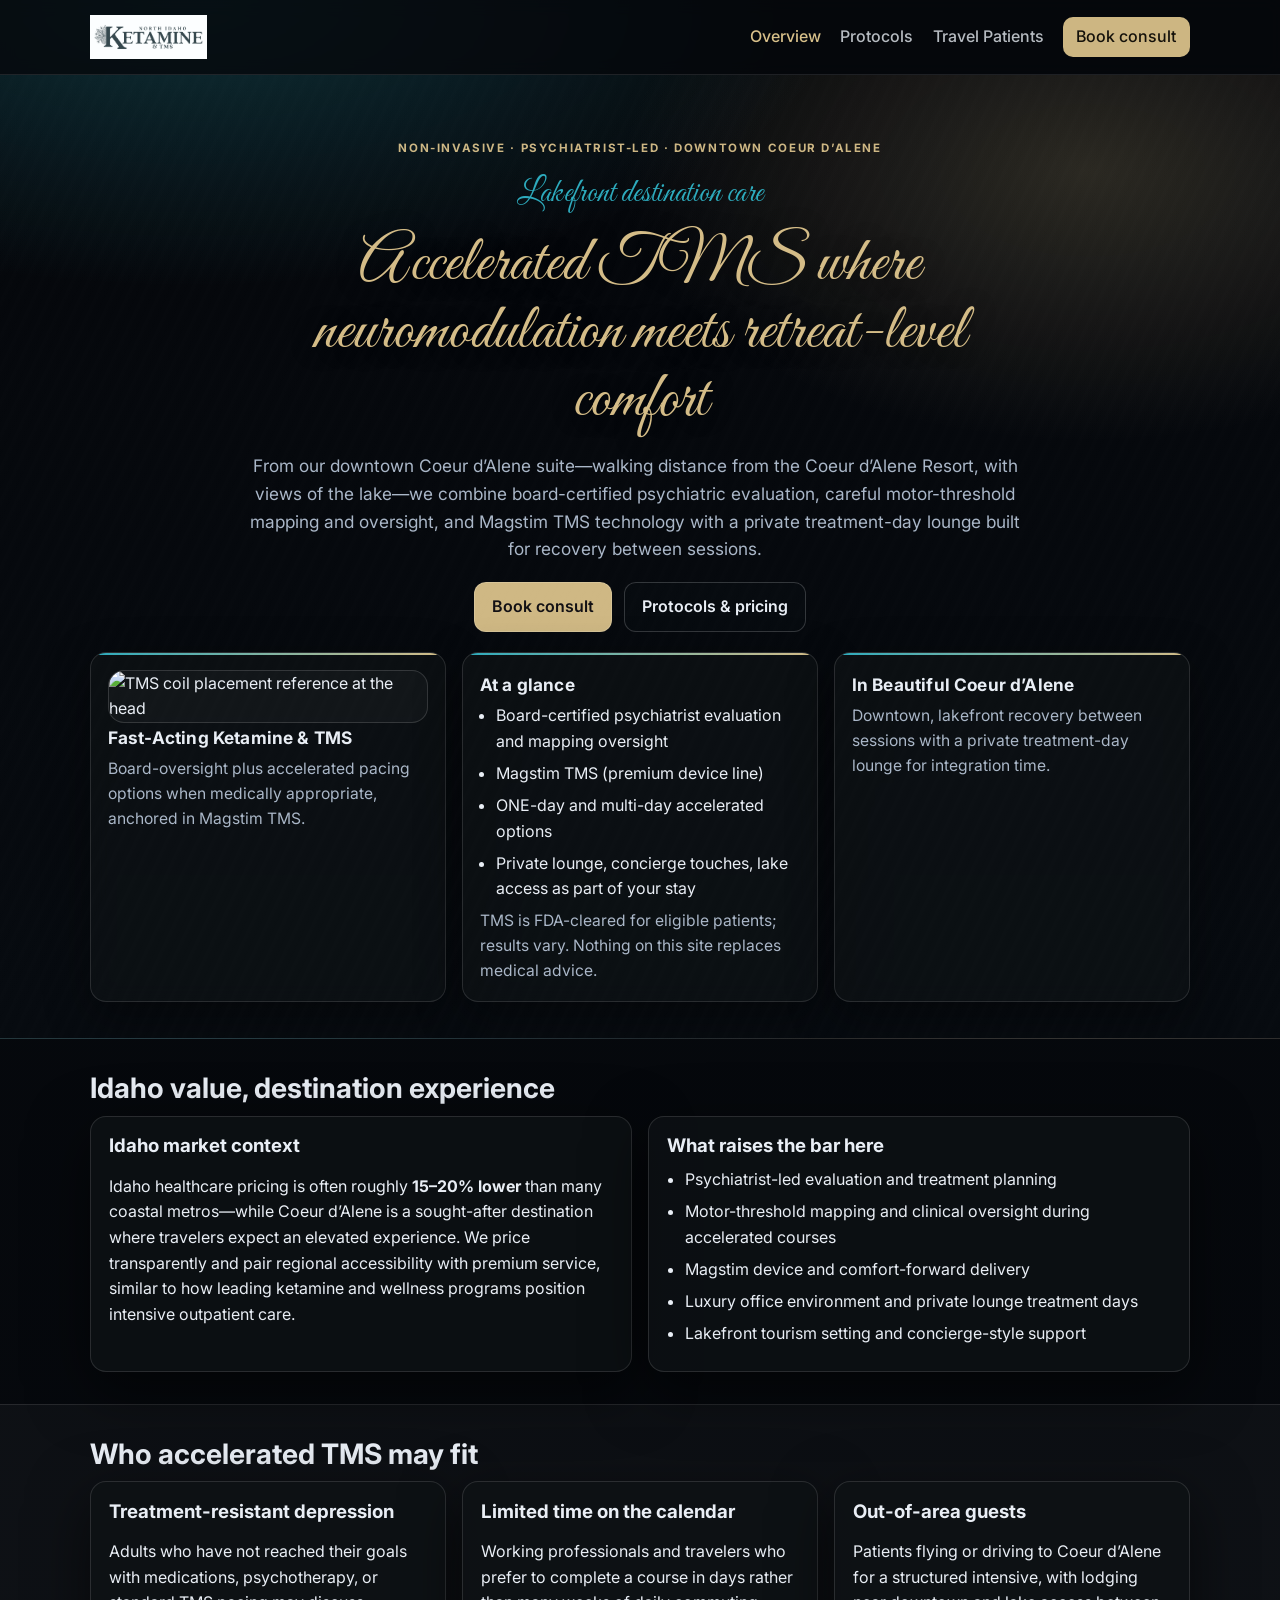
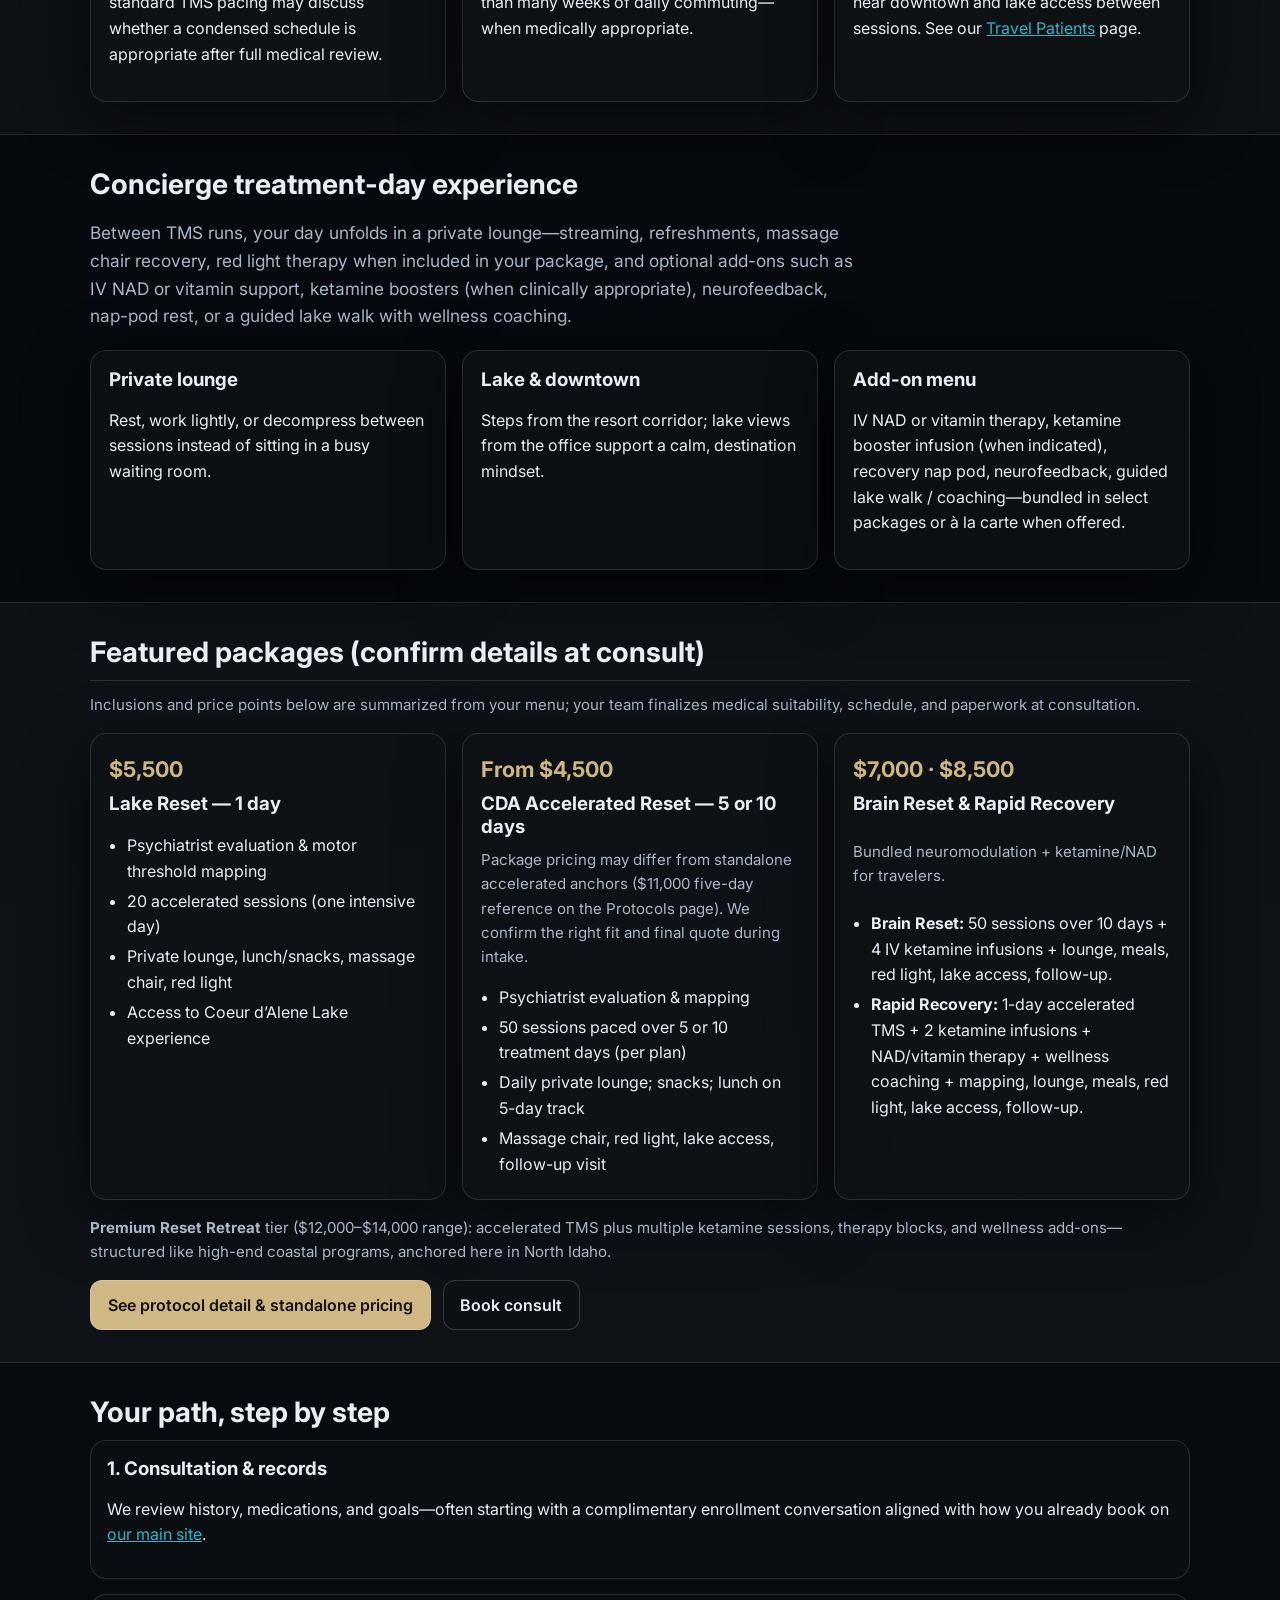
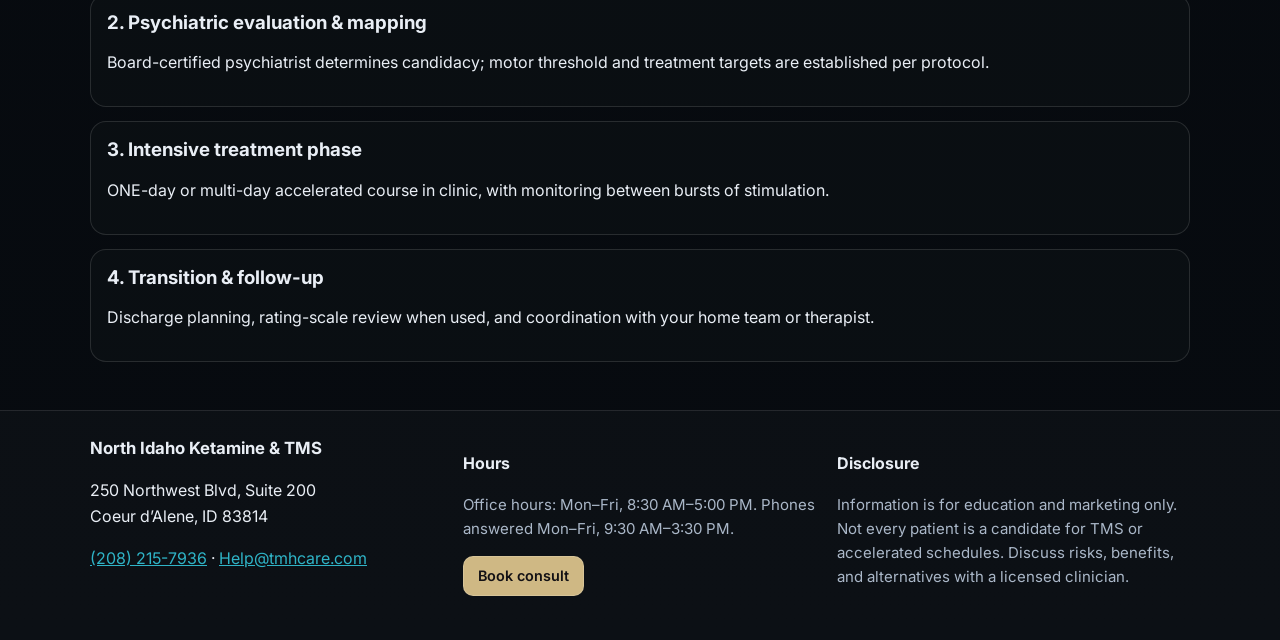
==== index.html @ ccd02f05 "Revamp hero section and styles for improved aesthetics and functionality. Updated background gradien" ====
<!doctype html>
<html lang="en">
<head>
  <meta charset="UTF-8">
  <meta name="viewport" content="width=device-width, initial-scale=1.0">
  <meta name="description" content="Accelerated TMS and destination neuromodulation care in downtown Coeur d’Alene. Board-certified psychiatrist-led evaluation and Magstim TMS.">
  <title>North Idaho Ketamine &amp; TMS | Accelerated TMS</title>
  <link rel="preconnect" href="https://fonts.googleapis.com">
  <link rel="preconnect" href="https://fonts.gstatic.com" crossorigin>
  <link href="https://fonts.googleapis.com/css2?family=Great+Vibes&family=Inter:wght@400;500;600;700&display=swap" rel="stylesheet">
  <link rel="stylesheet" href="styles.css">
</head>
<body>
  <header class="site-header">
    <div class="container nav-wrap">
      <a class="site-logo" href="https://www.northidahoketamine.com/" aria-label="North Idaho Ketamine & TMS (Main site)">
        <img
          src="assets/NIKetamine_Logo_2024_Horizontal.jpg"
          alt="North Idaho Ketamine & TMS"
          loading="eager"
          decoding="async"
        >
      </a>
      <button class="menu-toggle" id="menuToggle" aria-expanded="false" aria-controls="primaryNav">Menu</button>
      <nav id="primaryNav" class="primary-nav" aria-label="Primary">
        <a href="index.html">Overview</a>
        <a href="protocols.html">Protocols</a>
        <a href="travel.html">Travel Patients</a>
        <a class="nav-cta" href="https://www.northidahoketamine.com/book-online" target="_blank" rel="noopener">Book consult</a>
      </nav>
    </div>
  </header>

  <main>
    <section class="hero hero--lake hero--moody">
      <div class="container hero-grid hero-grid--landing">
        <div class="hero-intro">
          <p class="tagline-rail">Non-invasive · Psychiatrist-led · Downtown Coeur d’Alene</p>
          <p class="eyebrow eyebrow-cursive">Lakefront destination care</p>
          <h1 class="hero-title">Accelerated TMS where neuromodulation meets retreat-level comfort</h1>
          <p class="lead">
            From our downtown Coeur d’Alene suite—walking distance from the Coeur d’Alene Resort, with views of the lake—we combine board-certified psychiatric evaluation, careful motor-threshold mapping and oversight, and Magstim TMS technology with a private treatment-day lounge built for recovery between sessions.
          </p>
          <div class="cta-row">
            <a class="btn btn-primary" href="https://www.northidahoketamine.com/book-online" target="_blank" rel="noopener">Book consult</a>
            <a class="btn btn-secondary" href="protocols.html">Protocols &amp; pricing</a>
          </div>
        </div>

        <div class="hero-tiles" aria-label="Highlights">
          <article class="card hero-tile hero-tile--image">
            <figure class="hero-figure">
              <img src="assets/TMS%20Head%20Reference%20White%20Background.jpg" alt="TMS coil placement reference at the head" loading="eager" decoding="async">
            </figure>
            <h3>Fast-Acting Ketamine &amp; TMS</h3>
            <p>Board-oversight plus accelerated pacing options when medically appropriate, anchored in Magstim TMS.</p>
          </article>

          <article class="card hero-tile hero-tile--list">
            <h3>At a glance</h3>
            <ul class="check-list">
              <li>Board-certified psychiatrist evaluation and mapping oversight</li>
              <li>Magstim TMS (premium device line)</li>
              <li>ONE-day and multi-day accelerated options</li>
              <li>Private lounge, concierge touches, lake access as part of your stay</li>
            </ul>
            <p class="small-note" style="margin:0;">
              TMS is FDA-cleared for eligible patients; results vary. Nothing on this site replaces medical advice.
            </p>
          </article>

          <article class="card hero-tile hero-tile--location">
            <h3>In Beautiful Coeur d’Alene</h3>
            <p>Downtown, lakefront recovery between sessions with a private treatment-day lounge for integration time.</p>
          </article>
        </div>
      </div>
    </section>

    <section class="section">
      <div class="container">
        <h2>Idaho value, destination experience</h2>
        <div class="grid-two">
          <article class="card">
            <h3>Idaho market context</h3>
            <p>
              Idaho healthcare pricing is often roughly <strong>15–20% lower</strong> than many coastal metros—while Coeur d’Alene is a sought-after destination where travelers expect an elevated experience. We price transparently and pair regional accessibility with premium service, similar to how leading ketamine and wellness programs position intensive outpatient care.
            </p>
          </article>
          <article class="card">
            <h3>What raises the bar here</h3>
            <ul class="check-list">
              <li>Psychiatrist-led evaluation and treatment planning</li>
              <li>Motor-threshold mapping and clinical oversight during accelerated courses</li>
              <li>Magstim device and comfort-forward delivery</li>
              <li>Luxury office environment and private lounge treatment days</li>
              <li>Lakefront tourism setting and concierge-style support</li>
            </ul>
          </article>
        </div>
      </div>
    </section>

    <section class="section section-muted">
      <div class="container">
        <h2>Who accelerated TMS may fit</h2>
        <div class="grid-three">
          <article class="card">
            <h3>Treatment-resistant depression</h3>
            <p>
              Adults who have not reached their goals with medications, psychotherapy, or standard TMS pacing may discuss whether a condensed schedule is appropriate after full medical review.
            </p>
          </article>
          <article class="card">
            <h3>Limited time on the calendar</h3>
            <p>
              Working professionals and travelers who prefer to complete a course in days rather than many weeks of daily commuting—when medically appropriate.
            </p>
          </article>
          <article class="card">
            <h3>Out-of-area guests</h3>
            <p>
              Patients flying or driving to Coeur d’Alene for a structured intensive, with lodging near downtown and lake access between sessions. See our <a href="travel.html">Travel Patients</a> page.
            </p>
          </article>
        </div>
      </div>
    </section>

    <section class="section">
      <div class="container">
        <h2>Concierge treatment-day experience</h2>
        <p class="lead section-lead">
          Between TMS runs, your day unfolds in a private lounge—streaming, refreshments, massage chair recovery, red light therapy when included in your package, and optional add-ons such as IV NAD or vitamin support, ketamine boosters (when clinically appropriate), neurofeedback, nap-pod rest, or a guided lake walk with wellness coaching.
        </p>
        <div class="grid-three">
          <article class="card">
            <h3>Private lounge</h3>
            <p>Rest, work lightly, or decompress between sessions instead of sitting in a busy waiting room.</p>
          </article>
          <article class="card">
            <h3>Lake &amp; downtown</h3>
            <p>Steps from the resort corridor; lake views from the office support a calm, destination mindset.</p>
          </article>
          <article class="card">
            <h3>Add-on menu</h3>
            <p>IV NAD or vitamin therapy, ketamine booster infusion (when indicated), recovery nap pod, neurofeedback, guided lake walk / coaching—bundled in select packages or à la carte when offered.</p>
          </article>
        </div>
      </div>
    </section>

    <section class="section section-muted">
      <div class="container">
        <h2>Featured packages (confirm details at consult)</h2>
        <p class="small-note disclaim" style="margin-top:0;margin-bottom:1rem;">
          Inclusions and price points below are summarized from your menu; your team finalizes medical suitability, schedule, and paperwork at consultation.
        </p>
        <div class="grid-three package-grid">
          <article class="card package-card">
            <p class="package-price">$5,500</p>
            <h3>Lake Reset — 1 day</h3>
            <ul class="check-list tight">
              <li>Psychiatrist evaluation &amp; motor threshold mapping</li>
              <li>20 accelerated sessions (one intensive day)</li>
              <li>Private lounge, lunch/snacks, massage chair, red light</li>
              <li>Access to Coeur d’Alene Lake experience</li>
            </ul>
          </article>
          <article class="card package-card">
            <p class="package-price">From $4,500</p>
            <h3>CDA Accelerated Reset — 5 or 10 days</h3>
            <p class="small-note" style="margin:0 0 0.5rem;">
              Package pricing may differ from standalone accelerated anchors ($11,000 five-day reference on the Protocols page). We confirm the right fit and final quote during intake.
            </p>
            <ul class="check-list tight">
              <li>Psychiatrist evaluation &amp; mapping</li>
              <li>50 sessions paced over 5 or 10 treatment days (per plan)</li>
              <li>Daily private lounge; snacks; lunch on 5-day track</li>
              <li>Massage chair, red light, lake access, follow-up visit</li>
            </ul>
          </article>
          <article class="card package-card">
            <p class="package-price">$7,000 · $8,500</p>
            <h3>Brain Reset &amp; Rapid Recovery</h3>
            <p class="small-note">Bundled neuromodulation + ketamine/NAD for travelers.</p>
            <ul class="check-list tight">
              <li><strong>Brain Reset:</strong> 50 sessions over 10 days + 4 IV ketamine infusions + lounge, meals, red light, lake access, follow-up.</li>
              <li><strong>Rapid Recovery:</strong> 1-day accelerated TMS + 2 ketamine infusions + NAD/vitamin therapy + wellness coaching + mapping, lounge, meals, red light, lake access, follow-up.</li>
            </ul>
          </article>
        </div>
        <p class="small-note" style="margin-top:1rem;">
          <strong>Premium Reset Retreat</strong> tier ($12,000–$14,000 range): accelerated TMS plus multiple ketamine sessions, therapy blocks, and wellness add-ons—structured like high-end coastal programs, anchored here in North Idaho.
        </p>
        <div class="cta-row" style="margin-top:1rem;">
          <a class="btn btn-primary" href="protocols.html">See protocol detail &amp; standalone pricing</a>
          <a class="btn btn-secondary" href="https://www.northidahoketamine.com/book-online" target="_blank" rel="noopener">Book consult</a>
        </div>
      </div>
    </section>

    <section class="section">
      <div class="container">
        <h2>Your path, step by step</h2>
        <ol class="timeline">
          <li>
            <h3>1. Consultation &amp; records</h3>
            <p>We review history, medications, and goals—often starting with a complimentary enrollment conversation aligned with how you already book on <a href="https://www.northidahoketamine.com/book-online" target="_blank" rel="noopener">our main site</a>.</p>
          </li>
          <li>
            <h3>2. Psychiatric evaluation &amp; mapping</h3>
            <p>Board-certified psychiatrist determines candidacy; motor threshold and treatment targets are established per protocol.</p>
          </li>
          <li>
            <h3>3. Intensive treatment phase</h3>
            <p>ONE-day or multi-day accelerated course in clinic, with monitoring between bursts of stimulation.</p>
          </li>
          <li>
            <h3>4. Transition &amp; follow-up</h3>
            <p>Discharge planning, rating-scale review when used, and coordination with your home team or therapist.</p>
          </li>
        </ol>
      </div>
    </section>
  </main>

  <footer class="site-footer">
    <div class="container footer-grid">
      <div>
        <p class="footer-brand"><strong>North Idaho Ketamine &amp; TMS</strong></p>
        <p>250 Northwest Blvd, Suite 200<br>Coeur d’Alene, ID 83814</p>
        <p><a href="tel:2082157936">(208) 215-7936</a> · <a href="mailto:Help@tmhcare.com">Help@tmhcare.com</a></p>
      </div>
      <div>
        <p><strong>Hours</strong></p>
        <p class="small-note">Office hours: Mon–Fri, 8:30 AM–5:00 PM. Phones answered Mon–Fri, 9:30 AM–3:30 PM.</p>
        <p style="margin-top:0.75rem;"><a class="btn btn-primary btn-sm" href="https://www.northidahoketamine.com/book-online" target="_blank" rel="noopener">Book consult</a></p>
      </div>
      <div>
        <p><strong>Disclosure</strong></p>
        <p class="small-note">Information is for education and marketing only. Not every patient is a candidate for TMS or accelerated schedules. Discuss risks, benefits, and alternatives with a licensed clinician.</p>
      </div>
    </div>
  </footer>

  <script src="script.js"></script>
</body>
</html>
---- styles.css ----
:root {
  --bg: #05070b;
  --surface: rgba(14, 18, 22, 0.72);
  --text: #e9eef5;
  --muted: #aab7c8;
  --line: rgba(255, 255, 255, 0.12);
  --brand: #2fb4c7;
  --brand-dark: #137d8e;
  --accent: #d8c08a;
  --radius: 16px;
  --shadow: 0 18px 60px rgba(0, 0, 0, 0.55);
}

*,
*::before,
*::after {
  box-sizing: border-box;
}

html,
body {
  margin: 0;
  padding: 0;
  font-family: "Inter", Arial, sans-serif;
  color: var(--text);
  background:
    radial-gradient(1100px 520px at 15% 0%, rgba(47, 180, 199, 0.22), transparent 55%),
    radial-gradient(900px 500px at 80% 10%, rgba(216, 192, 138, 0.16), transparent 50%),
    linear-gradient(180deg, #05070b 0%, #070b10 100%);
  line-height: 1.6;
  position: relative;
}

body::before {
  content: "";
  position: fixed;
  inset: 0;
  pointer-events: none;
  background-image:
    radial-gradient(rgba(255, 255, 255, 0.08) 1px, transparent 1px);
  background-size: 3px 3px;
  opacity: 0.08;
  mix-blend-mode: overlay;
}

img {
  max-width: 100%;
  display: block;
}

a {
  color: var(--brand);
}

.container {
  width: min(1100px, 92%);
  margin: 0 auto;
}

.site-header {
  position: sticky;
  top: 0;
  z-index: 20;
  background: rgba(6, 8, 12, 0.78);
  border-bottom: 1px solid rgba(255, 255, 255, 0.10);
  backdrop-filter: blur(8px);
}

.nav-wrap {
  display: flex;
  align-items: center;
  justify-content: space-between;
  gap: 1rem;
  min-height: 74px;
}

.site-logo {
  display: flex;
  align-items: center;
  flex: 0 1 auto;
  max-width: min(320px, 56vw);
  text-decoration: none;
  font-weight: 700;
  font-size: 1.25rem;
  color: var(--text);
}

.site-logo img {
  height: 44px;
  width: auto;
  max-width: 100%;
}

.primary-nav {
  display: flex;
  align-items: center;
  gap: 1.2rem;
}

.primary-nav a {
  text-decoration: none;
  color: rgba(233, 238, 245, 0.78);
  font-weight: 500;
}

.primary-nav a.active,
.primary-nav a:hover {
  color: var(--accent);
}

.nav-cta {
  background: rgba(216, 192, 138, 0.95);
  color: #14110a !important;
  padding: 0.45rem 0.85rem;
  border-radius: 10px;
  font-weight: 600;
}

.nav-cta:hover {
  background: rgba(202, 168, 98, 0.98);
  color: #14110a !important;
}

.menu-toggle {
  display: none;
  border: 1px solid rgba(255, 255, 255, 0.14);
  border-radius: 10px;
  padding: 0.5rem 0.75rem;
  background: rgba(13, 18, 24, 0.6);
  font-weight: 600;
  color: var(--text);
}

.hero {
  padding: 4rem 0 2.25rem;
}

.hero--lake {
  position: relative;
  overflow: hidden;
  background:
    radial-gradient(1200px 560px at 15% -10%, rgba(47, 180, 199, 0.25), transparent 55%),
    radial-gradient(900px 520px at 85% 10%, rgba(216, 192, 138, 0.18), transparent 52%),
    linear-gradient(180deg, #05070b 0%, #070b10 100%);
  border-bottom: 1px solid rgba(255, 255, 255, 0.10);
}

.hero--lake.soft {
  padding-top: 3rem;
  padding-bottom: 2rem;
}

.hero--moody::after {
  content: "";
  position: absolute;
  inset: -2px;
  background:
    repeating-linear-gradient(
      115deg,
      rgba(255, 255, 255, 0.05) 0px,
      rgba(255, 255, 255, 0.02) 7px,
      rgba(0, 0, 0, 0) 14px
    );
  opacity: 0.18;
  pointer-events: none;
}

.tagline-rail {
  margin: 0 0 0.75rem;
  font-size: 0.72rem;
  font-weight: 700;
  letter-spacing: 0.14em;
  text-transform: uppercase;
  color: rgba(216, 192, 138, 0.95);
}

.hero-grid {
  display: grid;
  grid-template-columns: 1.5fr 1fr;
  gap: 1.5rem;
}

.page-intro {
  padding-top: 3rem;
}

h1,
h2,
h3 {
  line-height: 1.25;
  margin: 0 0 0.6rem;
}

h1 {
  font-size: clamp(1.8rem, 1.35rem + 1.3vw, 2.8rem);
}

h2 {
  font-size: clamp(1.4rem, 1.2rem + 0.7vw, 2rem);
}

.lead {
  font-size: 1.08rem;
  color: var(--muted);
  max-width: 70ch;
}

.eyebrow {
  display: inline-block;
  margin: 0 0 0.4rem;
  color: rgba(47, 180, 199, 0.95);
  font-weight: 600;
  letter-spacing: 0.02em;
}

.eyebrow-cursive {
  font-family: "Great Vibes", cursive;
  font-size: clamp(1.5rem, 1.2rem + 1vw, 2.1rem);
  font-weight: 400;
  letter-spacing: 0.01em;
  text-transform: none;
}

.section {
  padding: 2rem 0;
}

.section-muted {
  background: rgba(255, 255, 255, 0.03);
  border-top: 1px solid rgba(255, 255, 255, 0.10);
  border-bottom: 1px solid rgba(255, 255, 255, 0.10);
}

.section-lead {
  margin-bottom: 1.25rem;
}

.grid-two,
.grid-three {
  display: grid;
  gap: 1rem;
}

.grid-two {
  grid-template-columns: repeat(2, minmax(0, 1fr));
}

.grid-three {
  grid-template-columns: repeat(3, minmax(0, 1fr));
}

.card {
  background: rgba(14, 18, 22, 0.72);
  border: 1px solid rgba(255, 255, 255, 0.12);
  border-radius: var(--radius);
  box-shadow: var(--shadow);
  padding: 1.1rem 1.15rem;
}

.hero-aside-col {
  display: flex;
  flex-direction: column;
  gap: 1rem;
}

.hero-figure {
  margin: 0;
  border-radius: var(--radius);
  overflow: hidden;
  border: 1px solid rgba(255, 255, 255, 0.14);
  box-shadow: var(--shadow);
  background: rgba(255, 255, 255, 0.03);
}

.hero-figure img {
  width: 100%;
  height: auto;
}

.hero-card {
  align-self: start;
}

.check-list {
  margin: 0.5rem 0 0;
  padding-left: 1.1rem;
}

.check-list li {
  margin-bottom: 0.4rem;
}

.cta-row {
  margin-top: 1.2rem;
  display: flex;
  gap: 0.75rem;
  flex-wrap: wrap;
}

.btn {
  display: inline-block;
  text-decoration: none;
  border-radius: 12px;
  padding: 0.7rem 1.05rem;
  font-weight: 600;
  border: 1px solid transparent;
}

.btn-primary {
  background: rgba(216, 192, 138, 0.96);
  color: #121014;
  border-color: rgba(255, 255, 255, 0.16);
}

.btn-primary:hover {
  background: rgba(202, 168, 98, 1);
}

.btn-secondary {
  background: rgba(12, 16, 21, 0.4);
  border-color: rgba(255, 255, 255, 0.18);
  color: var(--text);
}

.btn-sm {
  display: inline-block;
  padding: 0.45rem 0.85rem;
  font-size: 0.9rem;
  border-radius: 10px;
}

.package-grid .package-card {
  display: flex;
  flex-direction: column;
}

.package-price {
  margin: 0 0 0.35rem;
  font-size: 1.35rem;
  font-weight: 700;
  color: rgba(216, 192, 138, 0.95);
}

.check-list.tight li {
  margin-bottom: 0.28rem;
}

.disclaim {
  margin-top: 0.75rem;
  padding-top: 0.75rem;
  border-top: 1px solid rgba(255, 255, 255, 0.12);
}

.bar-chart {
  padding: 1.25rem 1.35rem;
}

.bar-chart-row {
  margin-bottom: 1rem;
}

.bar-chart-row:last-child {
  margin-bottom: 0;
}

.bar-chart-label {
  display: block;
  font-size: 0.88rem;
  font-weight: 600;
  margin-bottom: 0.35rem;
  color: var(--text);
}

.bar-chart-track {
  background: rgba(255, 255, 255, 0.06);
  border-radius: 999px;
  overflow: hidden;
  min-height: 2.25rem;
}

.bar-chart-fill {
  display: flex;
  align-items: center;
  padding: 0 0.85rem;
  min-height: 2.25rem;
  font-size: 0.8rem;
  font-weight: 600;
  color: #fff;
  background: linear-gradient(90deg, var(--brand), var(--accent));
  white-space: nowrap;
}

.bar-chart-fill--mid {
  background: linear-gradient(90deg, #156f95, var(--accent));
}

.bar-chart-fill--short {
  background: linear-gradient(90deg, var(--accent), #4fb0c9);
}

.table-wrap {
  margin-top: 0.5rem;
}

.compare-table {
  width: 100%;
  border-collapse: collapse;
  font-size: 0.92rem;
}

.compare-table th,
.compare-table td {
  padding: 0.85rem 1rem;
  text-align: left;
  vertical-align: top;
  border-bottom: 1px solid rgba(255, 255, 255, 0.10);
}

.compare-table thead th {
  background: rgba(255, 255, 255, 0.06);
  font-weight: 600;
}

.compare-table tbody th[scope="row"] {
  width: 22%;
  font-weight: 600;
  background: rgba(255, 255, 255, 0.04);
}

@media (max-width: 720px) {
  .table-wrap {
    overflow-x: auto;
    -webkit-overflow-scrolling: touch;
  }

  .compare-table {
    min-width: 520px;
  }
}

.timeline {
  list-style: none;
  margin: 0;
  padding: 0;
  display: grid;
  gap: 0.9rem;
}

.timeline li {
  background: rgba(14, 18, 22, 0.62);
  border: 1px solid rgba(255, 255, 255, 0.12);
  border-radius: var(--radius);
  padding: 1rem 1rem 0.9rem;
}

.faq-list {
  display: grid;
  gap: 0.75rem;
}

summary {
  cursor: pointer;
  font-weight: 600;
}

.site-footer {
  margin-top: 1rem;
  border-top: 1px solid rgba(255, 255, 255, 0.10);
  background: rgba(255, 255, 255, 0.02);
}

.footer-wrap {
  padding: 1.2rem 0 1.4rem;
}

.footer-grid {
  display: grid;
  grid-template-columns: repeat(3, minmax(0, 1fr));
  gap: 1.25rem;
  padding: 1.5rem 0 1.75rem;
}

.footer-brand {
  margin: 0 0 0.35rem;
  font-size: 1.05rem;
}

.small-note {
  color: var(--muted);
  font-size: 0.94rem;
}

/* --- Dark/moody landing hero (index.html) --- */
.hero-grid--landing {
  grid-template-columns: 1fr;
  gap: 1.25rem;
}

.hero-title {
  font-family: "Great Vibes", cursive;
  font-weight: 400;
  color: rgba(216, 192, 138, 0.98);
  margin-top: 0.25rem;
  font-size: clamp(2.3rem, 2.2rem + 3.2vw, 4.05rem);
  line-height: 1.05;
  text-shadow: 0 2px 24px rgba(0, 0, 0, 0.45);
}

.hero-intro {
  max-width: 78ch;
  margin: 0 auto;
  text-align: center;
}

.hero-intro .cta-row {
  justify-content: center;
}

.hero-tiles {
  display: grid;
  grid-template-columns: repeat(3, minmax(0, 1fr));
  gap: 1rem;
}

.hero-tile {
  padding: 1.05rem 1.05rem 1.1rem;
  position: relative;
  overflow: hidden;
  box-shadow: 0 14px 45px rgba(0, 0, 0, 0.40);
  backdrop-filter: blur(10px);
}

.hero-tile::before {
  content: "";
  position: absolute;
  left: 0;
  right: 0;
  top: 0;
  height: 2px;
  background: linear-gradient(90deg, rgba(47, 180, 199, 0.95), rgba(216, 192, 138, 0.98));
}

.hero-tile h3 {
  margin: 0.25rem 0 0.45rem;
  font-size: 1.08rem;
  letter-spacing: 0.01em;
}

.hero-tile p {
  margin: 0;
  color: var(--muted);
  font-size: 0.98rem;
}

.hero-tile--image .hero-figure {
  box-shadow: none;
}

.hero-tile--image img {
  width: 100%;
  height: auto;
}

.hero-tile--list .check-list {
  padding-left: 1rem;
}

@media (max-width: 960px) {
  .hero-grid,
  .grid-three {
    grid-template-columns: 1fr;
  }

  .footer-grid {
    grid-template-columns: 1fr;
  }
}

@media (max-width: 760px) {
  .menu-toggle {
    display: inline-block;
  }

  .site-logo {
    max-width: 64vw;
  }

  .site-logo img {
    height: 36px;
  }

  .primary-nav {
    position: absolute;
    left: 0;
    right: 0;
    top: 74px;
    background: rgba(6, 8, 12, 0.98);
    border-bottom: 1px solid rgba(255, 255, 255, 0.10);
    display: none;
    flex-direction: column;
    align-items: flex-start;
    padding: 0.8rem 4%;
  }

  .primary-nav.open {
    display: flex;
  }

  .grid-two {
    grid-template-columns: 1fr;
  }

  .hero-tiles {
    grid-template-columns: 1fr;
  }
}
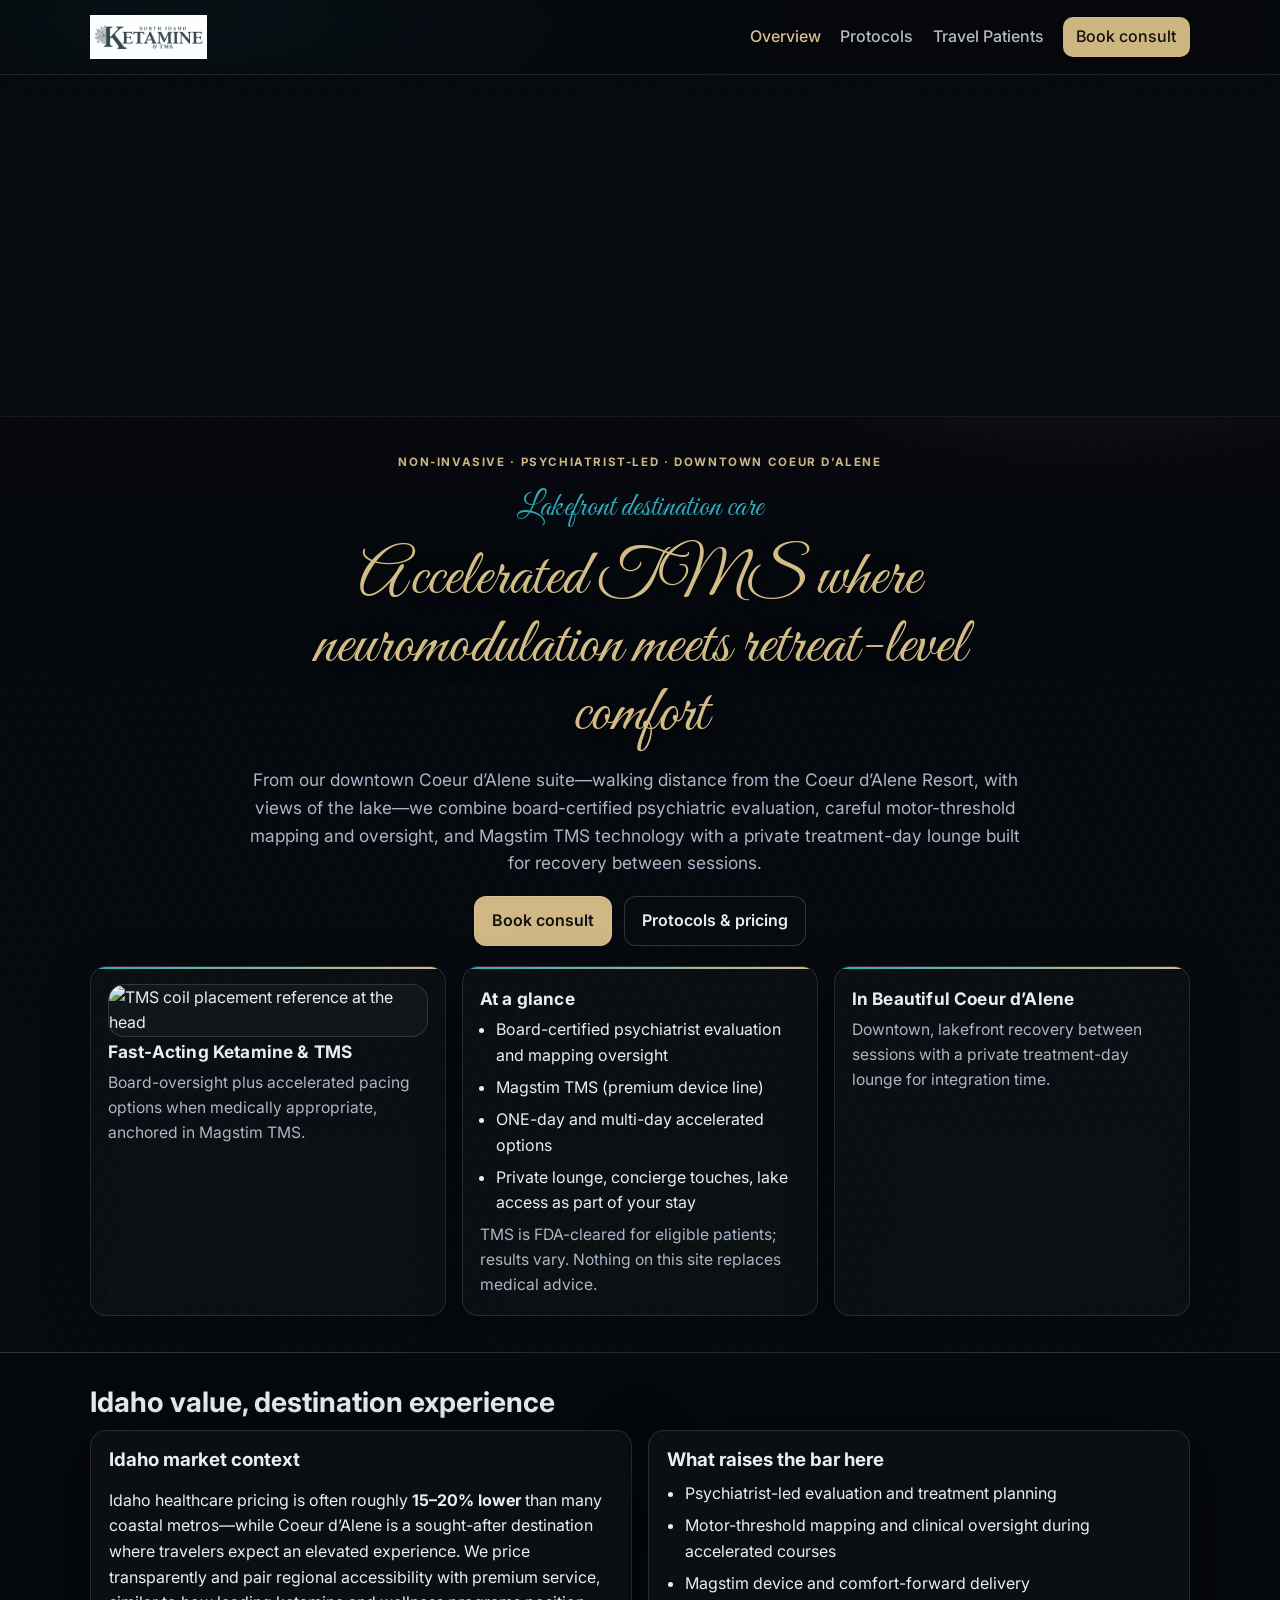
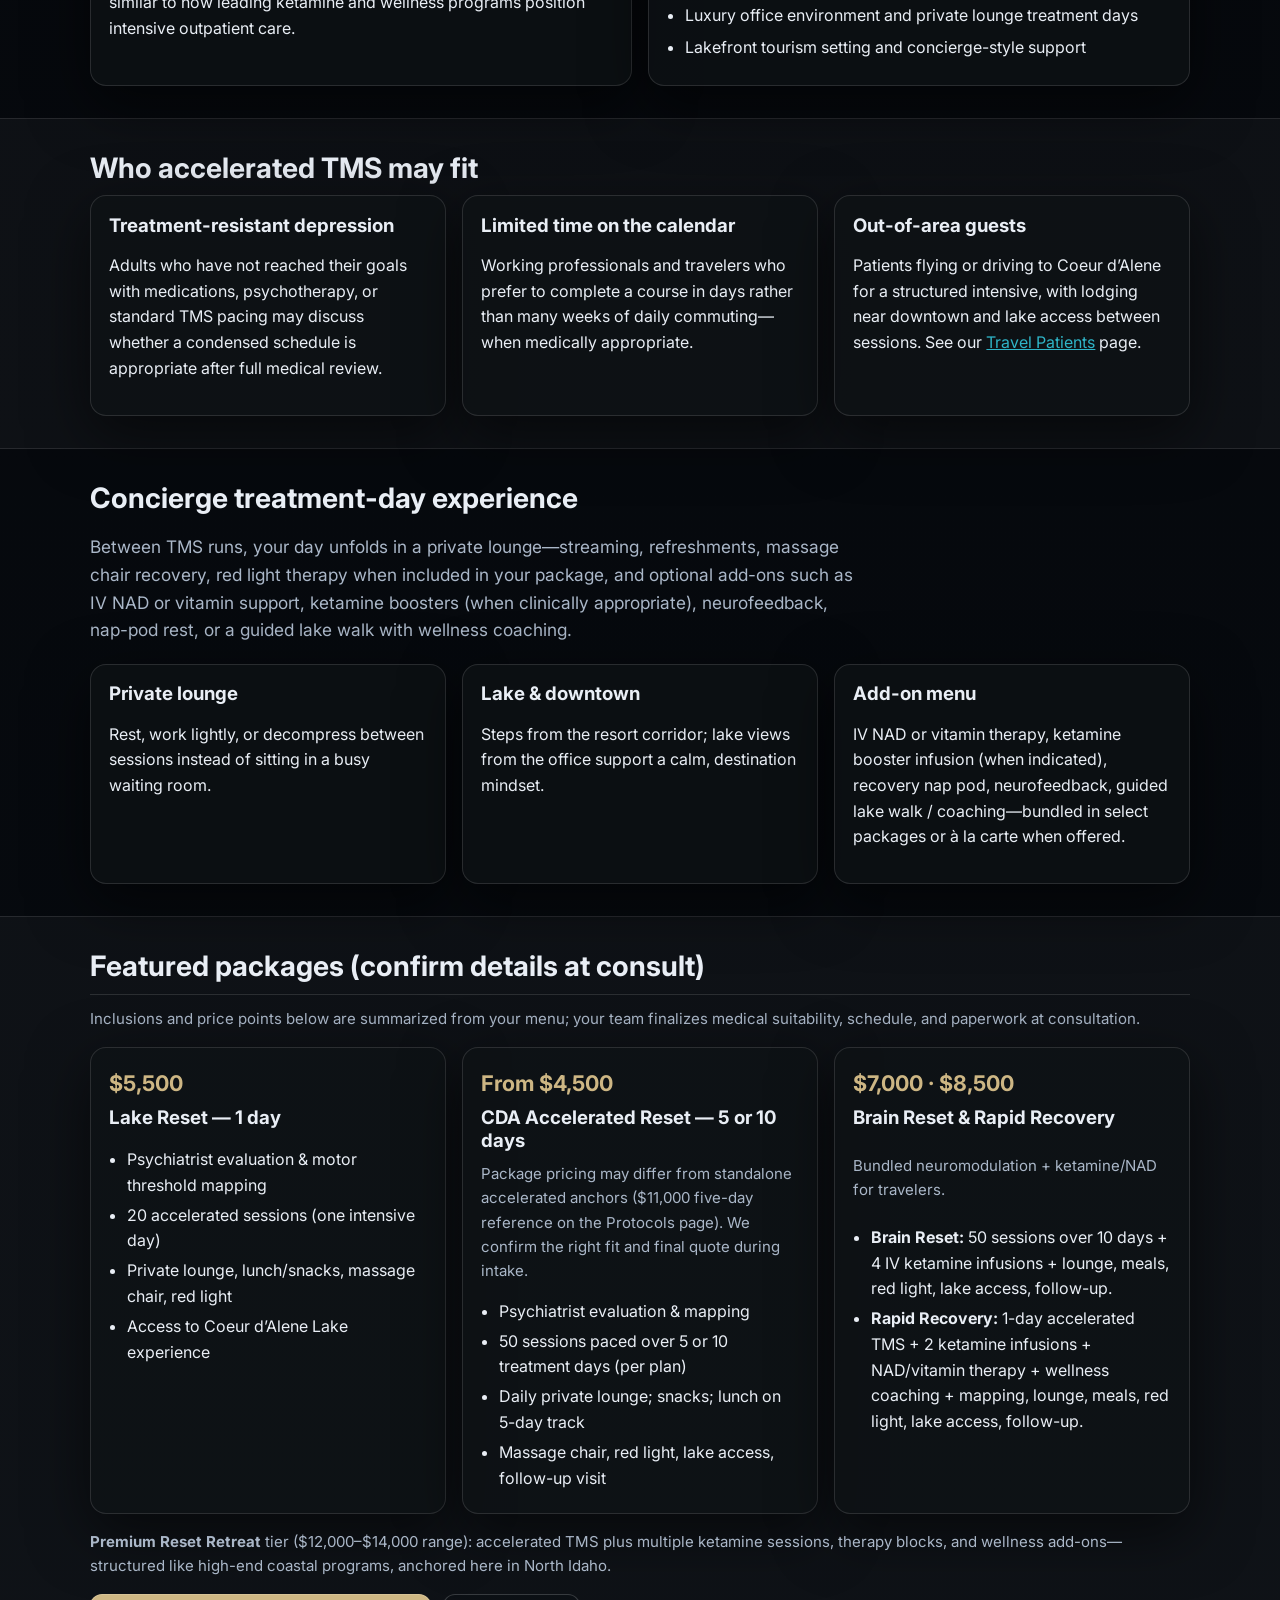
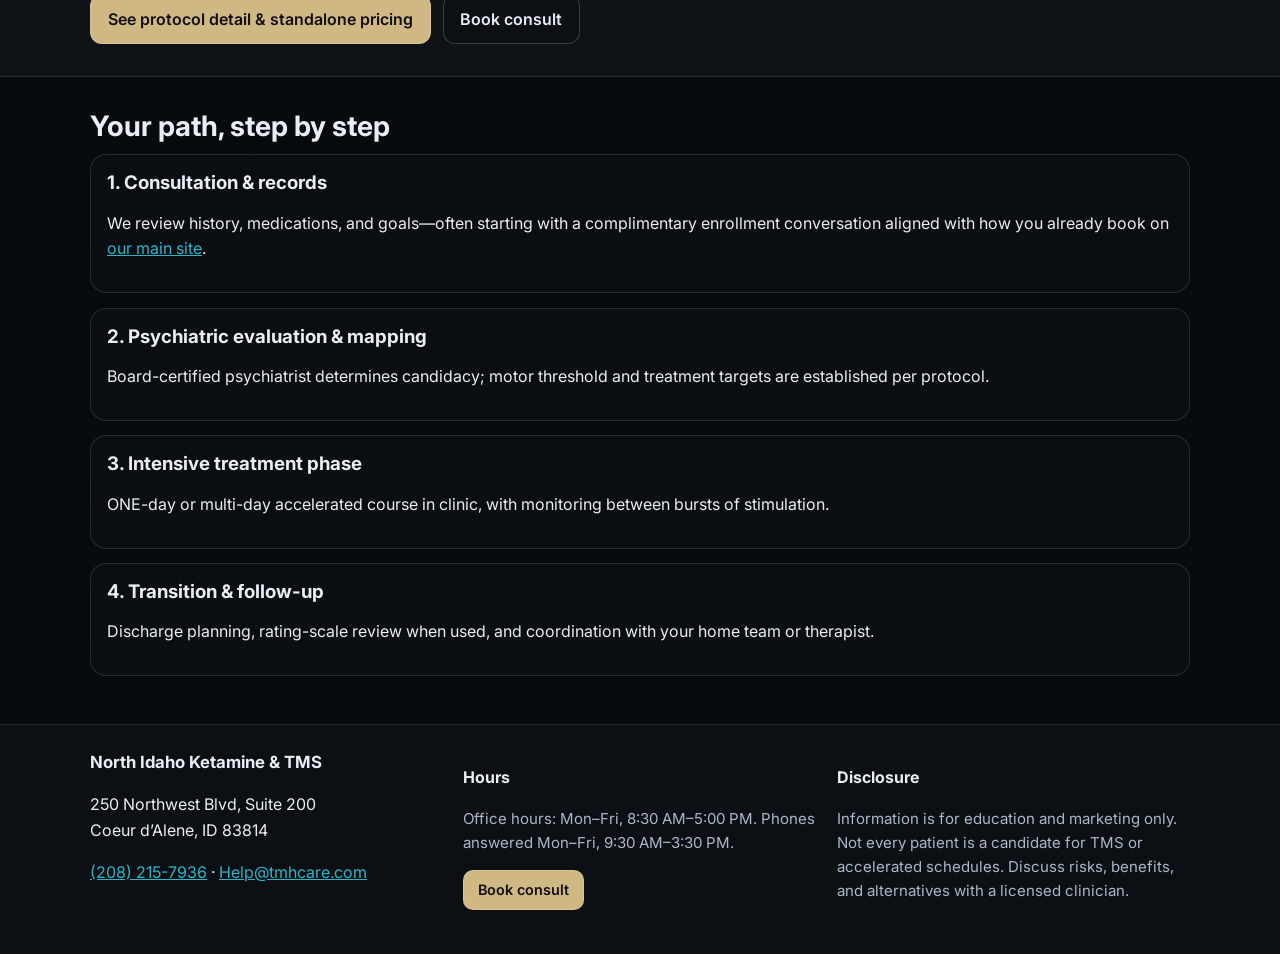
==== commit e194ffe0: "Add hero photo fade effect and adjust styles for moody hero section" ====
--- a/index.html
+++ b/index.html
@@ -33,6 +33,7 @@
 
   <main>
     <section class="hero hero--lake hero--moody">
+      <div class="hero-photo-fade" aria-hidden="true" role="presentation"></div>
       <div class="container hero-grid hero-grid--landing">
         <div class="hero-intro">
           <p class="tagline-rail">Non-invasive · Psychiatrist-led · Downtown Coeur d’Alene</p>
--- a/styles.css
+++ b/styles.css
@@ -133,6 +133,32 @@
 
 .hero {
   padding: 4rem 0 2.25rem;
+}
+
+.hero--moody {
+  padding-top: 0;
+}
+
+.hero-photo-fade {
+  width: 100%;
+  min-height: 200px;
+  height: clamp(220px, 38vh, 480px);
+  background-color: #070b10;
+  background-image:
+    linear-gradient(
+      to bottom,
+      rgba(5, 7, 11, 0.2) 0%,
+      rgba(7, 11, 16, 0.65) 45%,
+      #070b10 100%
+    ),
+    url("Assets/Untitled-12976.jpg");
+  background-size: cover;
+  background-position: center;
+  border-bottom: 1px solid rgba(255, 255, 255, 0.06);
+}
+
+.hero--moody .hero-grid--landing {
+  padding-top: 2.25rem;
 }
 
 .hero--lake {
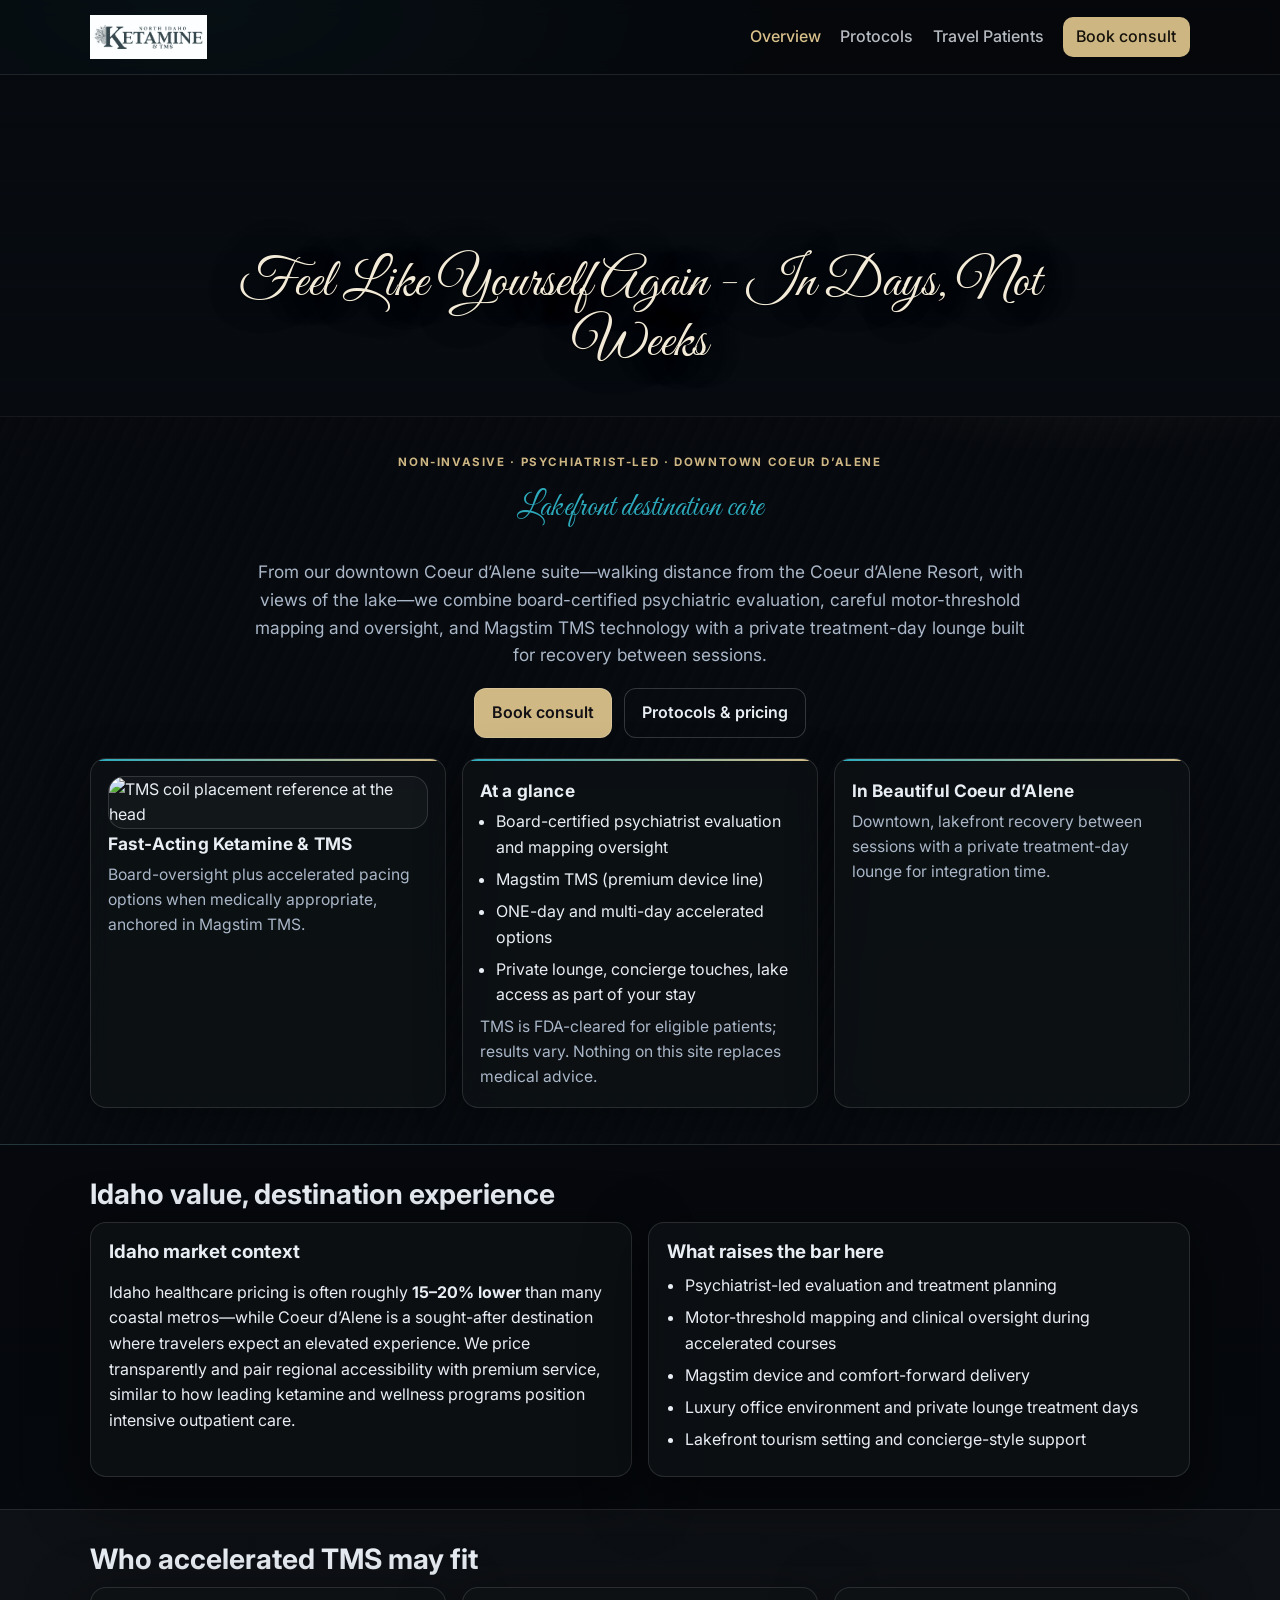
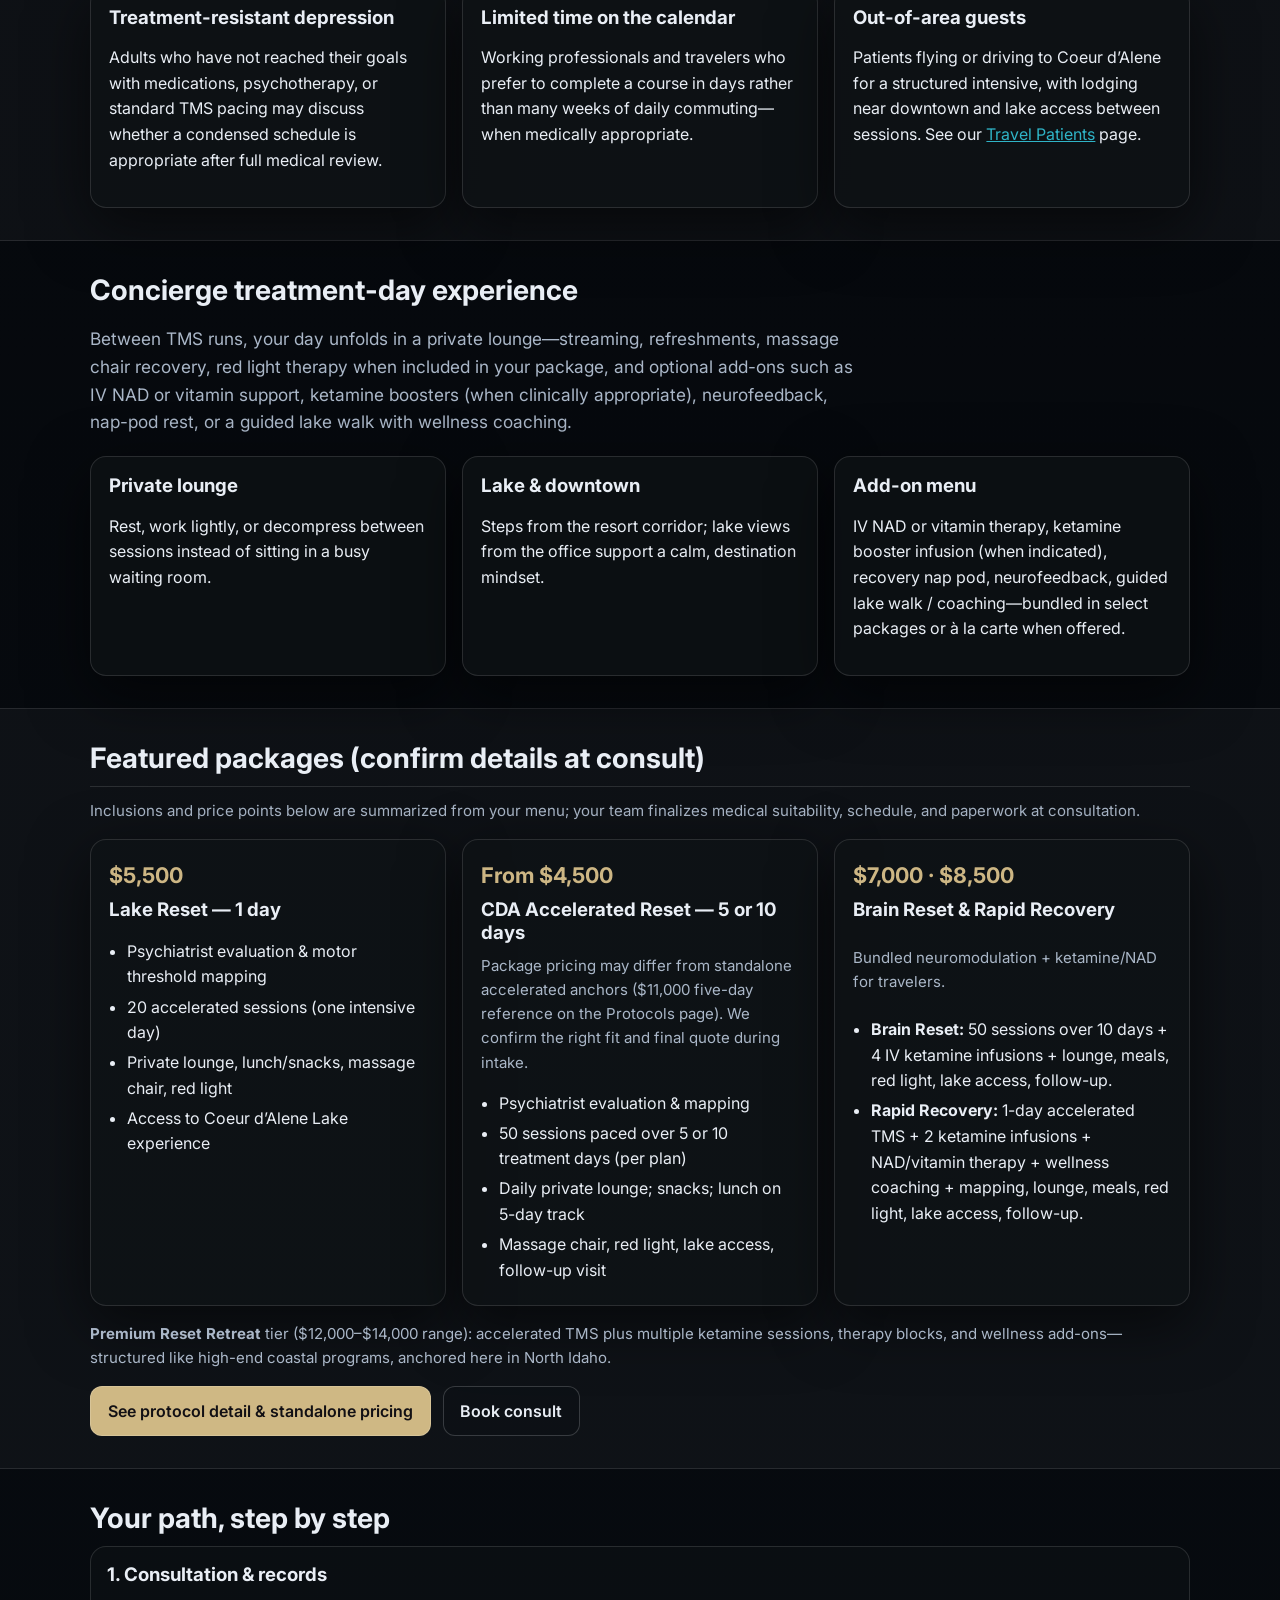
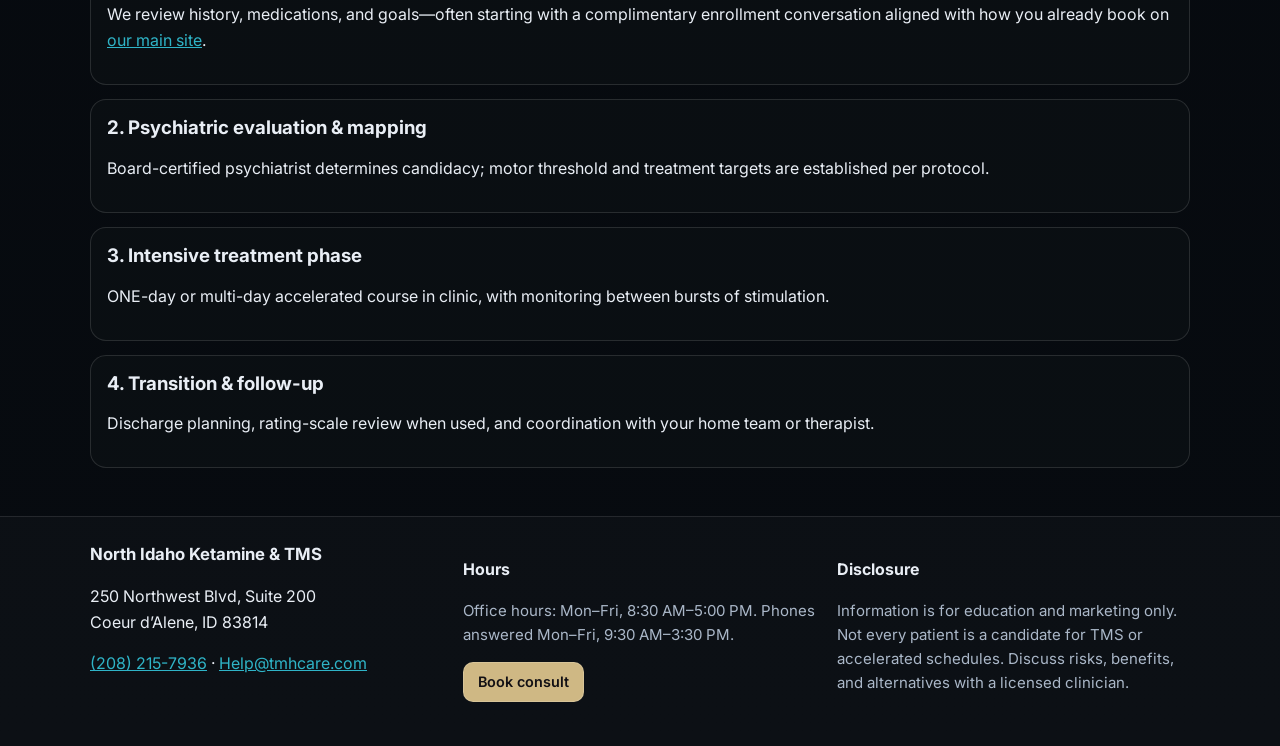
==== commit 014c0c9b: "Enhance hero section layout and styles: Introduced a new hero-top container, refined typography, and" ====
--- a/index.html
+++ b/index.html
@@ -33,12 +33,16 @@
 
   <main>
     <section class="hero hero--lake hero--moody">
-      <div class="hero-photo-fade" aria-hidden="true" role="presentation"></div>
+      <div class="hero-top">
+        <div class="hero-photo-fade" aria-hidden="true" role="presentation"></div>
+        <div class="container hero-top-content">
+          <h1 class="hero-title">Feel Like Yourself Again - In Days, Not Weeks</h1>
+        </div>
+      </div>
       <div class="container hero-grid hero-grid--landing">
         <div class="hero-intro">
           <p class="tagline-rail">Non-invasive · Psychiatrist-led · Downtown Coeur d’Alene</p>
           <p class="eyebrow eyebrow-cursive">Lakefront destination care</p>
-          <h1 class="hero-title">Accelerated TMS where neuromodulation meets retreat-level comfort</h1>
           <p class="lead">
             From our downtown Coeur d’Alene suite—walking distance from the Coeur d’Alene Resort, with views of the lake—we combine board-certified psychiatric evaluation, careful motor-threshold mapping and oversight, and Magstim TMS technology with a private treatment-day lounge built for recovery between sessions.
           </p>
--- a/styles.css
+++ b/styles.css
@@ -139,16 +139,25 @@
   padding-top: 0;
 }
 
+.hero-top {
+  position: relative;
+  z-index: 1;
+  min-height: clamp(220px, 38vh, 480px);
+}
+
 .hero-photo-fade {
+  position: absolute;
+  inset: 0;
   width: 100%;
-  min-height: 200px;
-  height: clamp(220px, 38vh, 480px);
+  height: 100%;
+  min-height: clamp(220px, 38vh, 480px);
   background-color: #070b10;
   background-image:
     linear-gradient(
       to bottom,
-      rgba(5, 7, 11, 0.2) 0%,
-      rgba(7, 11, 16, 0.65) 45%,
+      rgba(5, 7, 11, 0.25) 0%,
+      rgba(7, 11, 16, 0.55) 38%,
+      rgba(7, 11, 16, 0.88) 72%,
       #070b10 100%
     ),
     url("Assets/Untitled-12976.jpg");
@@ -157,7 +166,21 @@
   border-bottom: 1px solid rgba(255, 255, 255, 0.06);
 }
 
+.hero-top-content {
+  position: relative;
+  z-index: 1;
+  display: flex;
+  align-items: flex-end;
+  justify-content: center;
+  text-align: center;
+  min-height: clamp(220px, 38vh, 480px);
+  padding: 1.5rem 0 2.75rem;
+  box-sizing: border-box;
+}
+
 .hero--moody .hero-grid--landing {
+  position: relative;
+  z-index: 1;
   padding-top: 2.25rem;
 }
 
@@ -180,6 +203,7 @@
   content: "";
   position: absolute;
   inset: -2px;
+  z-index: 0;
   background:
     repeating-linear-gradient(
       115deg,
@@ -525,11 +549,15 @@
 .hero-title {
   font-family: "Great Vibes", cursive;
   font-weight: 400;
-  color: rgba(216, 192, 138, 0.98);
-  margin-top: 0.25rem;
-  font-size: clamp(2.3rem, 2.2rem + 3.2vw, 4.05rem);
-  line-height: 1.05;
-  text-shadow: 0 2px 24px rgba(0, 0, 0, 0.45);
+  color: rgba(248, 240, 220, 0.98);
+  margin: 0;
+  max-width: min(36ch, 94%);
+  font-size: clamp(2.1rem, 1.8rem + 2.4vw, 3.35rem);
+  line-height: 1.12;
+  text-shadow:
+    0 1px 2px rgba(0, 0, 0, 0.85),
+    0 4px 28px rgba(0, 0, 0, 0.65),
+    0 0 40px rgba(0, 0, 0, 0.35);
 }
 
 .hero-intro {
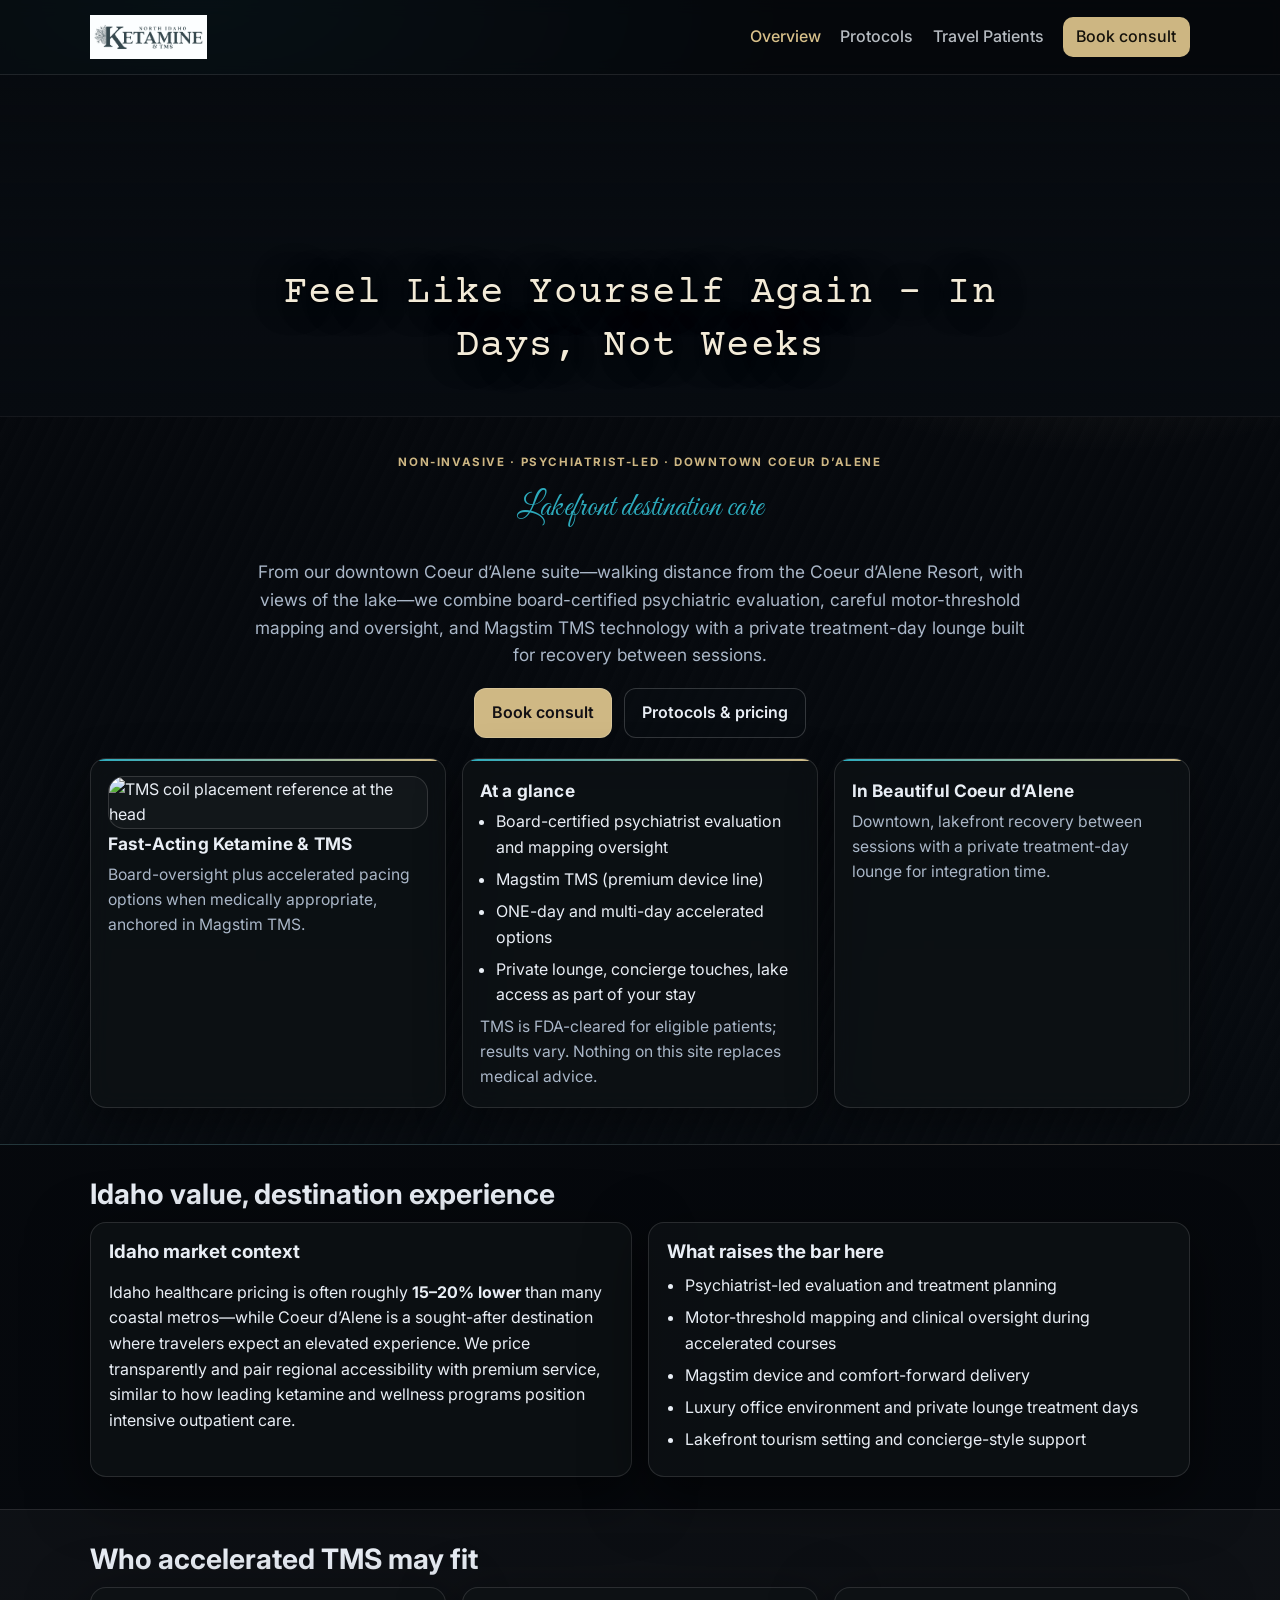
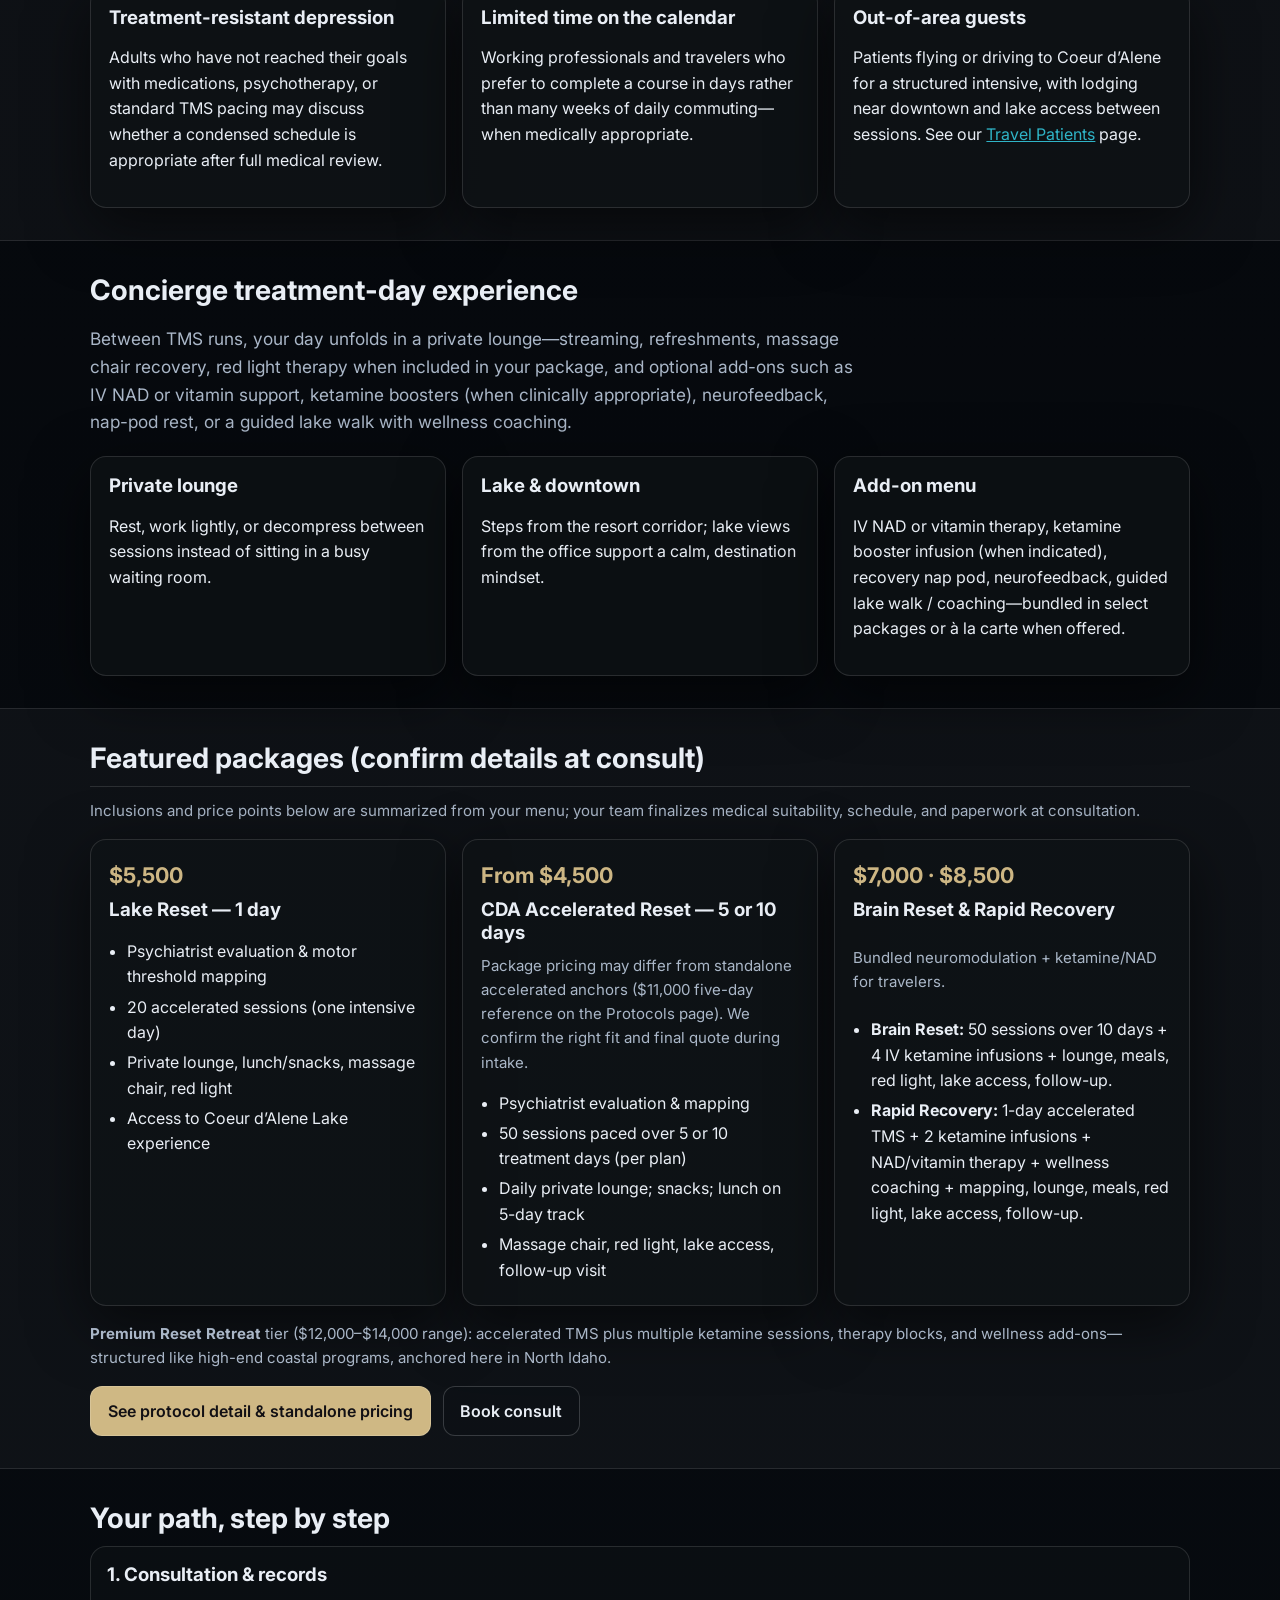
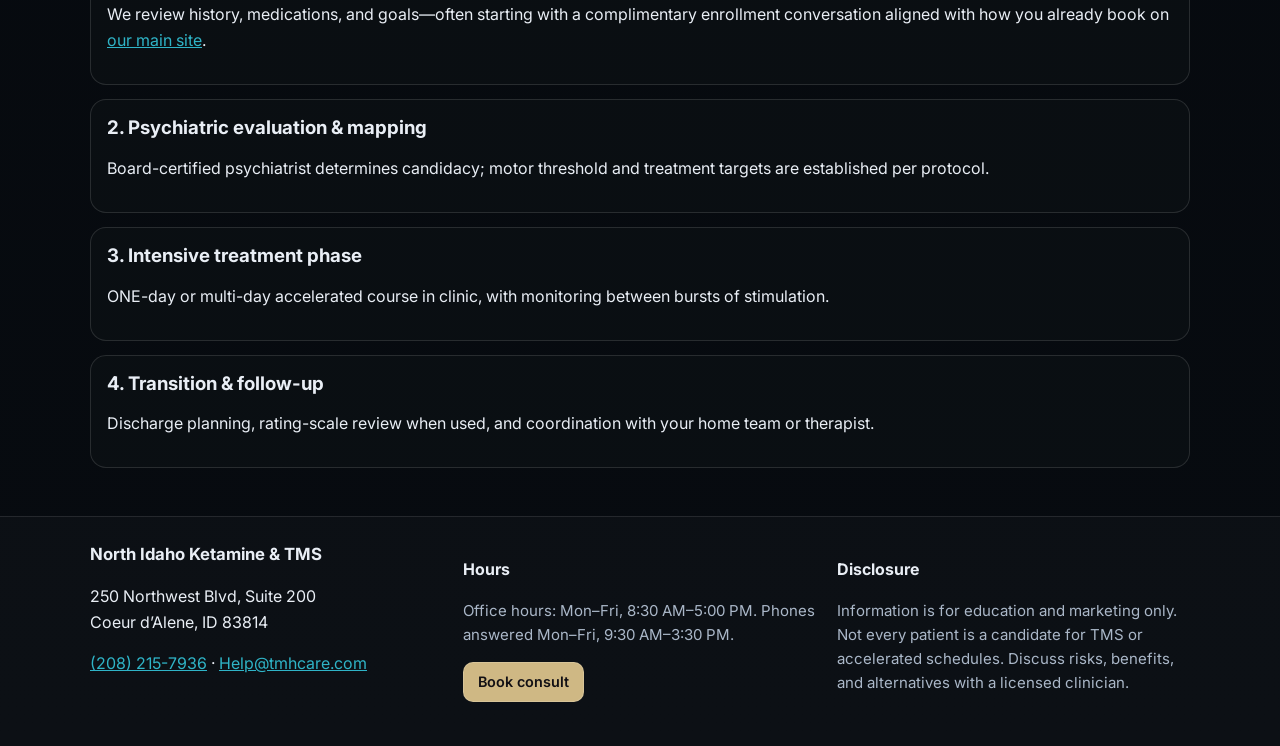
==== commit dd6f633f: "Update font styles in index.html and styles.css: Replace "Great Vibes" with "Courier Prime" for hero" ====
--- a/index.html
+++ b/index.html
@@ -7,7 +7,7 @@
   <title>North Idaho Ketamine &amp; TMS | Accelerated TMS</title>
   <link rel="preconnect" href="https://fonts.googleapis.com">
   <link rel="preconnect" href="https://fonts.gstatic.com" crossorigin>
-  <link href="https://fonts.googleapis.com/css2?family=Great+Vibes&family=Inter:wght@400;500;600;700&display=swap" rel="stylesheet">
+  <link href="https://fonts.googleapis.com/css2?family=Courier+Prime:ital,wght@0,400;0,700;1,400&family=Great+Vibes&family=Inter:wght@400;500;600;700&display=swap" rel="stylesheet">
   <link rel="stylesheet" href="styles.css">
 </head>
 <body>
--- a/styles.css
+++ b/styles.css
@@ -547,13 +547,15 @@
 }
 
 .hero-title {
-  font-family: "Great Vibes", cursive;
+  font-family: "Courier Prime", "Lucida Console", "Liberation Mono", ui-monospace, monospace;
   font-weight: 400;
+  font-style: normal;
+  letter-spacing: 0.04em;
   color: rgba(248, 240, 220, 0.98);
   margin: 0;
   max-width: min(36ch, 94%);
-  font-size: clamp(2.1rem, 1.8rem + 2.4vw, 3.35rem);
-  line-height: 1.12;
+  font-size: clamp(1.65rem, 1.35rem + 1.5vw, 2.45rem);
+  line-height: 1.35;
   text-shadow:
     0 1px 2px rgba(0, 0, 0, 0.85),
     0 4px 28px rgba(0, 0, 0, 0.65),
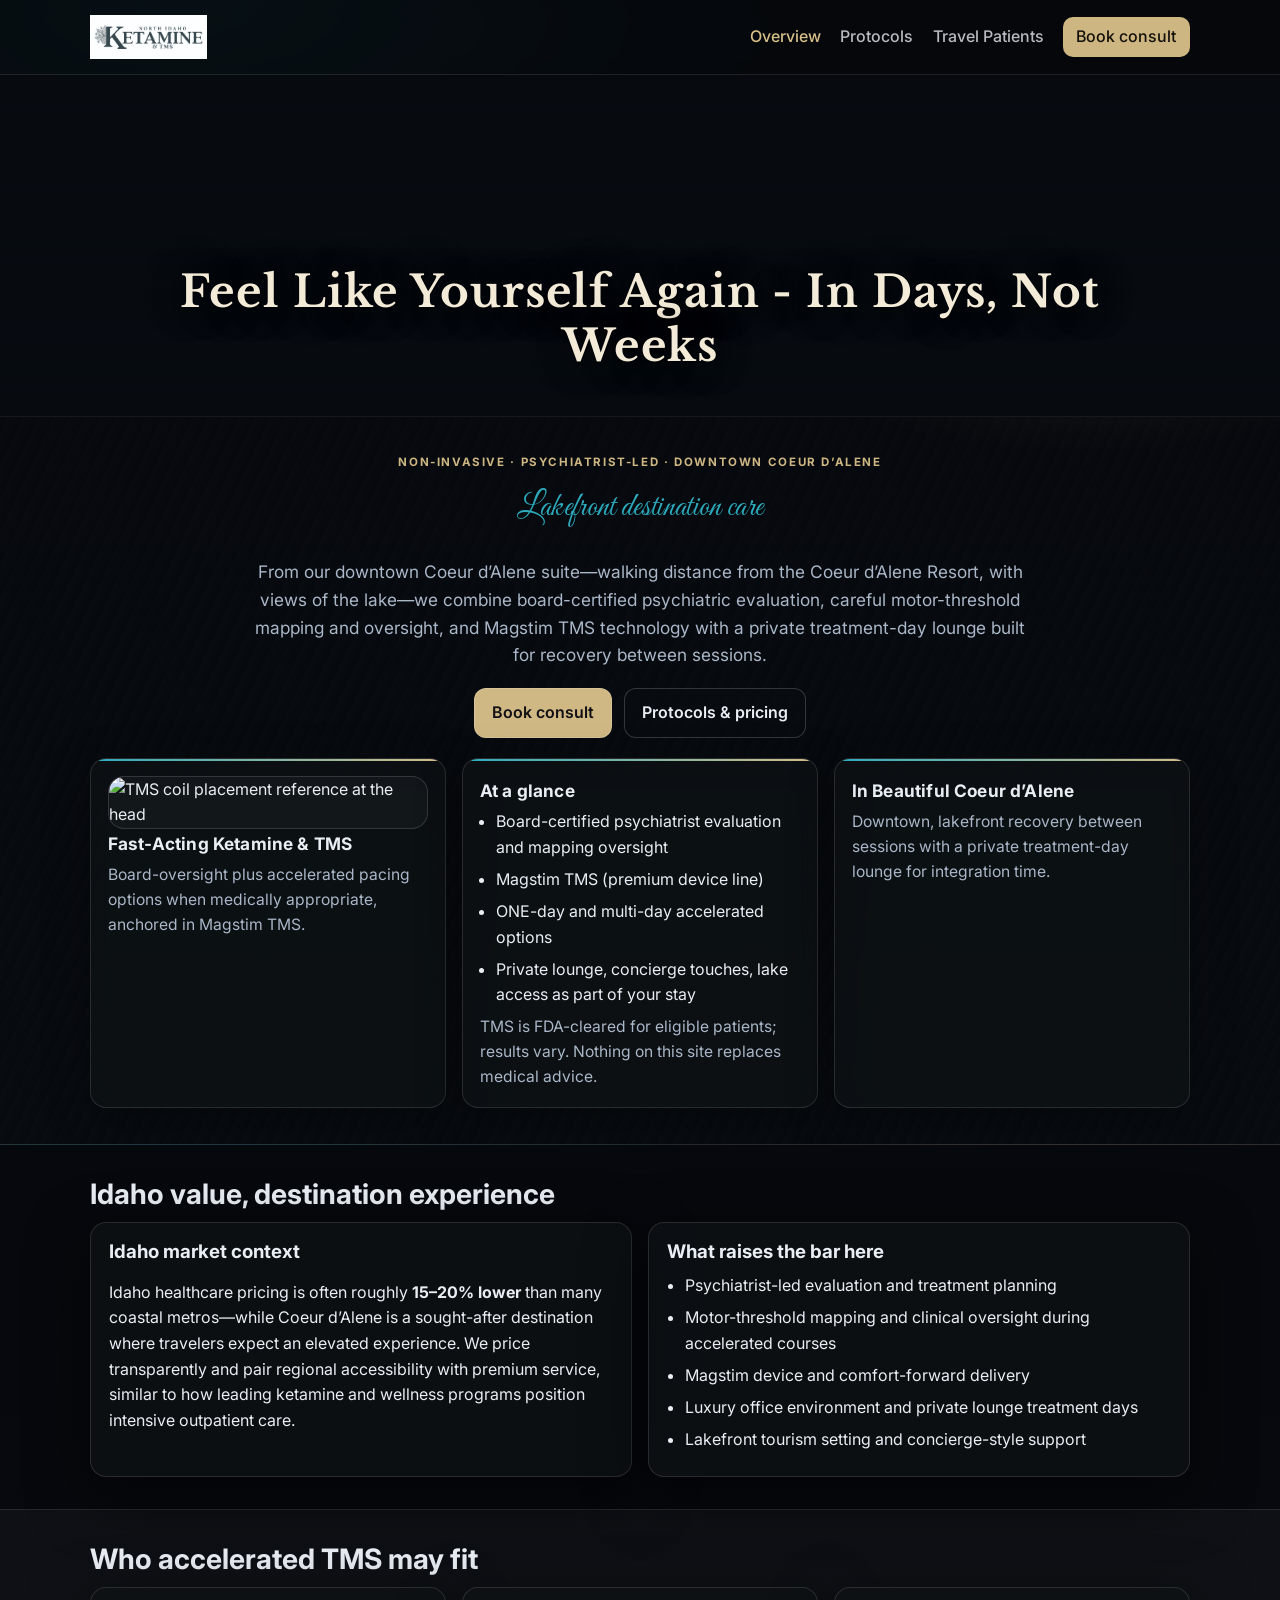
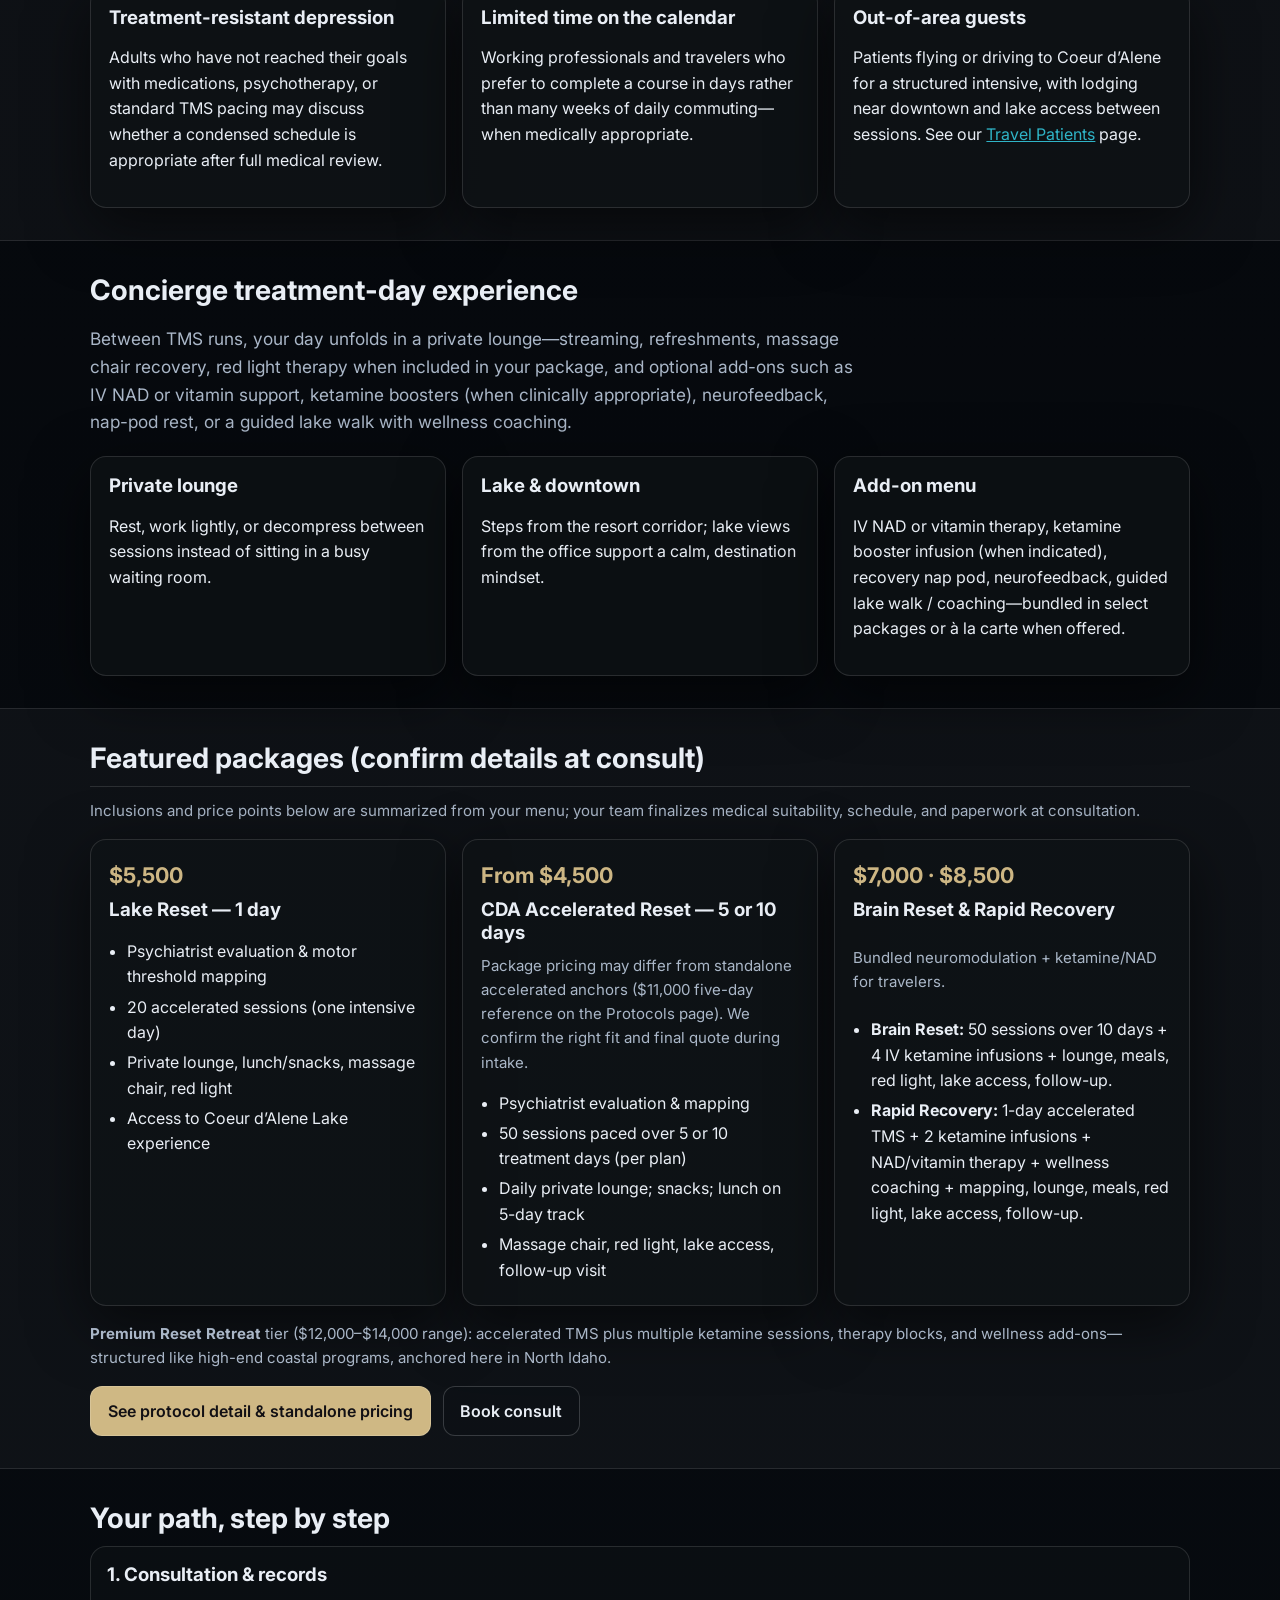
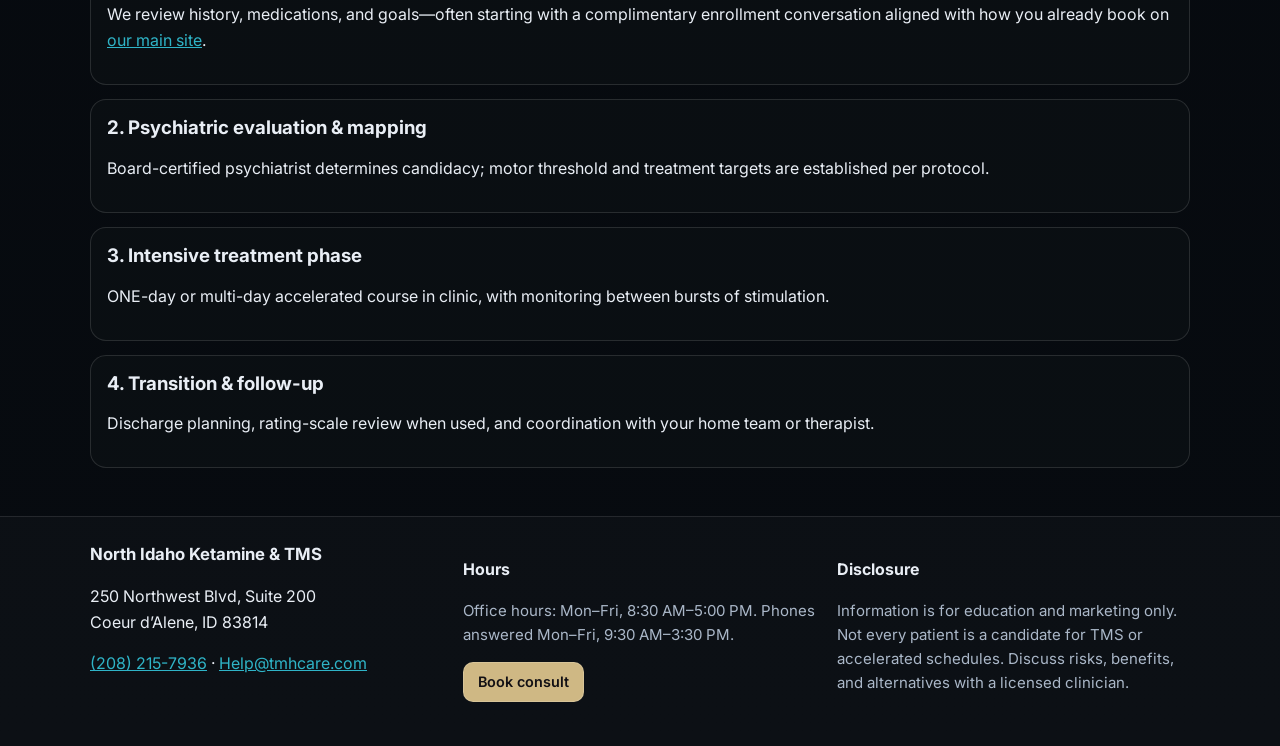
==== commit 881afc8f: "Update font styles in index.html and styles.css: Replace "Courier Prime" with "Libre Baskerville" fo" ====
--- a/index.html
+++ b/index.html
@@ -7,7 +7,7 @@
   <title>North Idaho Ketamine &amp; TMS | Accelerated TMS</title>
   <link rel="preconnect" href="https://fonts.googleapis.com">
   <link rel="preconnect" href="https://fonts.gstatic.com" crossorigin>
-  <link href="https://fonts.googleapis.com/css2?family=Courier+Prime:ital,wght@0,400;0,700;1,400&family=Great+Vibes&family=Inter:wght@400;500;600;700&display=swap" rel="stylesheet">
+  <link href="https://fonts.googleapis.com/css2?family=Great+Vibes&family=Inter:wght@400;500;600;700&family=Libre+Baskerville:wght@400;700&display=swap" rel="stylesheet">
   <link rel="stylesheet" href="styles.css">
 </head>
 <body>
--- a/styles.css
+++ b/styles.css
@@ -547,15 +547,15 @@
 }
 
 .hero-title {
-  font-family: "Courier Prime", "Lucida Console", "Liberation Mono", ui-monospace, monospace;
-  font-weight: 400;
+  font-family: "Libre Baskerville", Georgia, "Times New Roman", serif;
+  font-weight: 700;
   font-style: normal;
-  letter-spacing: 0.04em;
+  letter-spacing: 0.02em;
   color: rgba(248, 240, 220, 0.98);
   margin: 0;
   max-width: min(36ch, 94%);
-  font-size: clamp(1.65rem, 1.35rem + 1.5vw, 2.45rem);
-  line-height: 1.35;
+  font-size: clamp(1.85rem, 1.45rem + 1.6vw, 2.85rem);
+  line-height: 1.22;
   text-shadow:
     0 1px 2px rgba(0, 0, 0, 0.85),
     0 4px 28px rgba(0, 0, 0, 0.65),
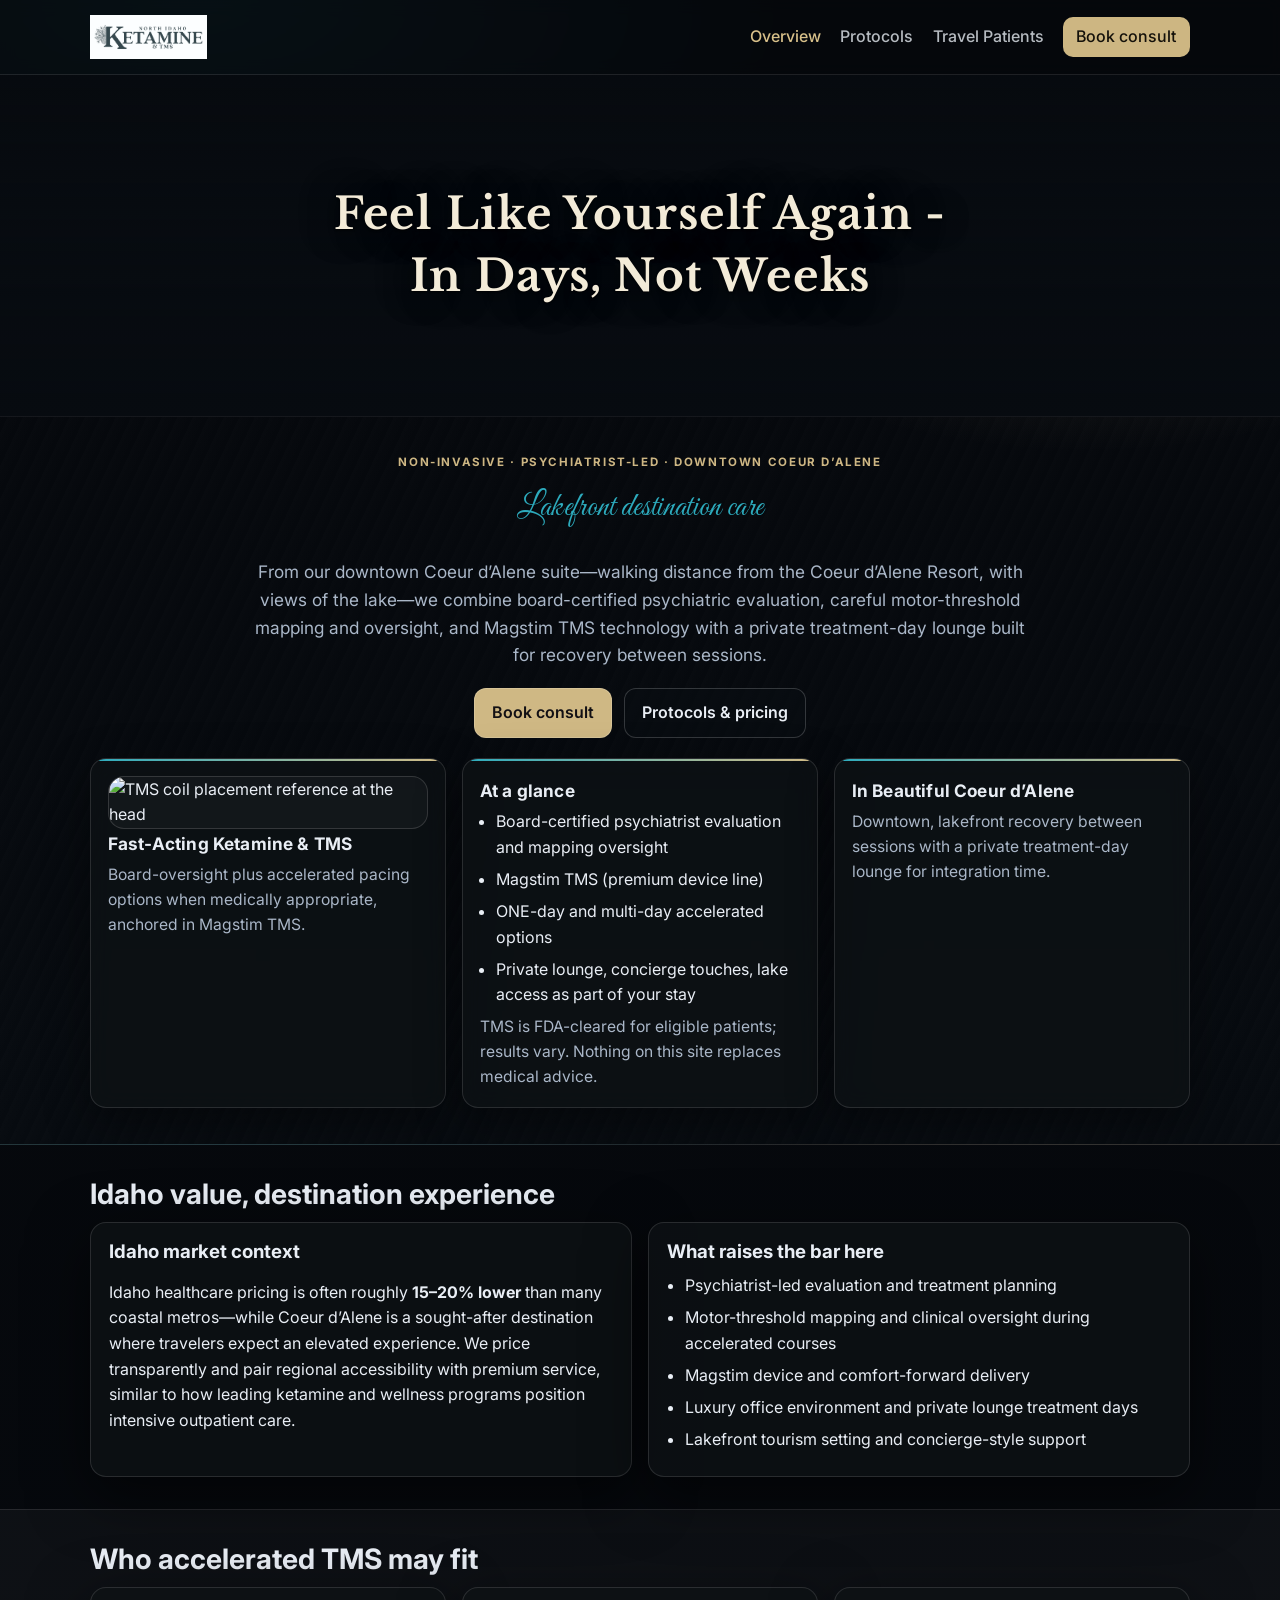
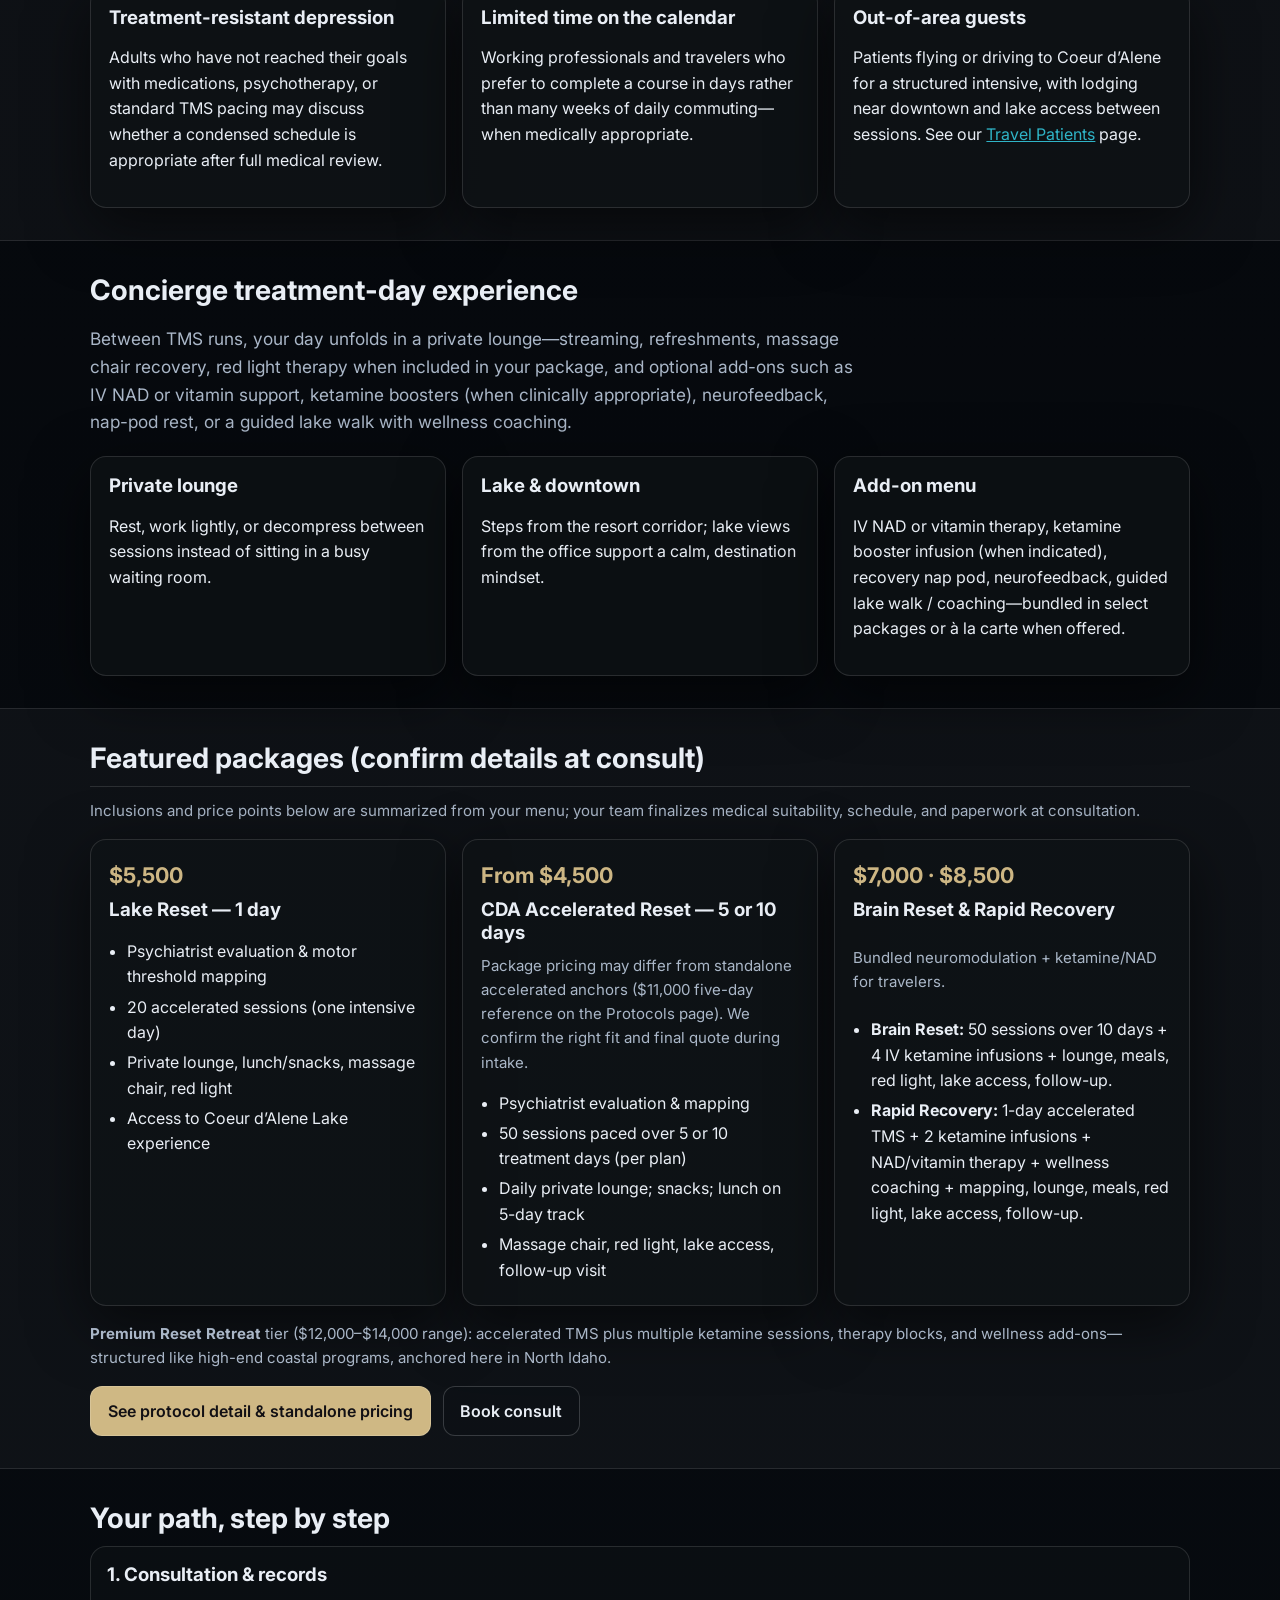
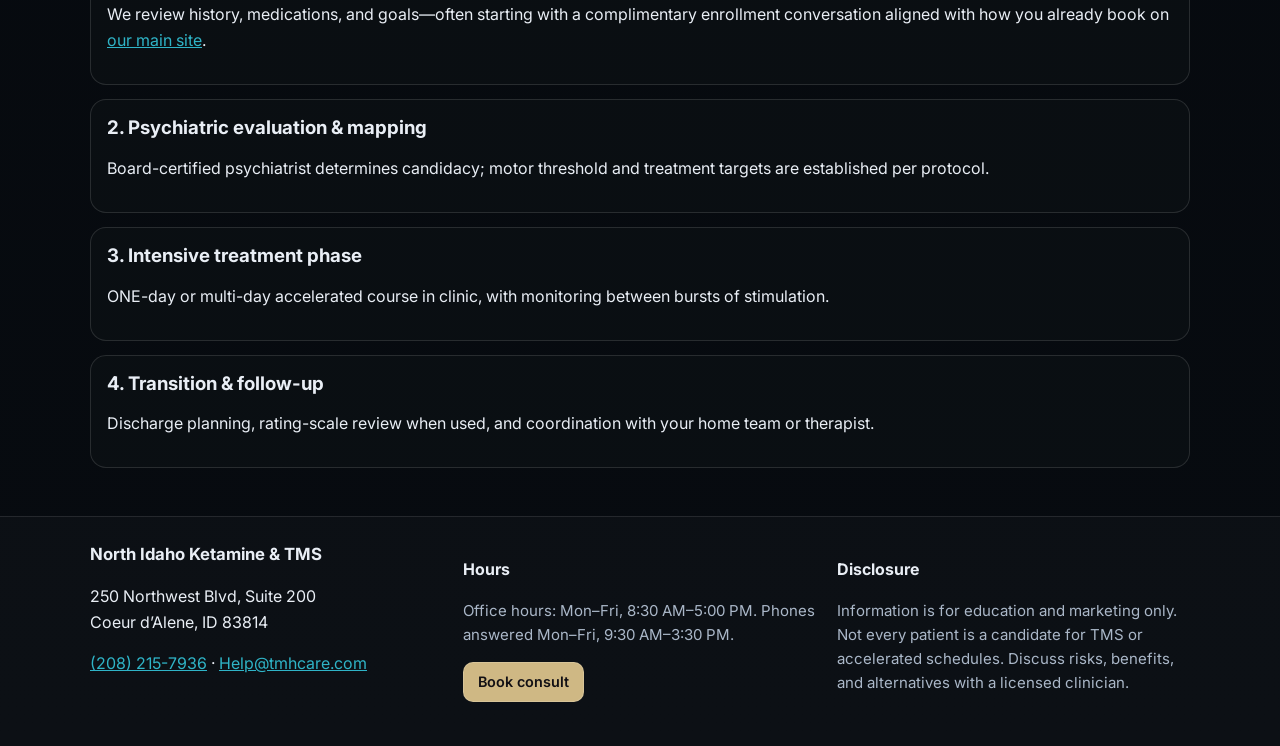
==== commit e841af8c: "Refactor hero title layout in index.html and update styles in styles.css: Split title into two lines" ====
--- a/index.html
+++ b/index.html
@@ -36,7 +36,10 @@
       <div class="hero-top">
         <div class="hero-photo-fade" aria-hidden="true" role="presentation"></div>
         <div class="container hero-top-content">
-          <h1 class="hero-title">Feel Like Yourself Again - In Days, Not Weeks</h1>
+          <h1 class="hero-title">
+            <span class="hero-title-line1">Feel Like Yourself Again -</span>
+            <span class="hero-title-line2">In Days, Not Weeks</span>
+          </h1>
         </div>
       </div>
       <div class="container hero-grid hero-grid--landing">
--- a/styles.css
+++ b/styles.css
@@ -170,11 +170,11 @@
   position: relative;
   z-index: 1;
   display: flex;
-  align-items: flex-end;
+  align-items: center;
   justify-content: center;
   text-align: center;
   min-height: clamp(220px, 38vh, 480px);
-  padding: 1.5rem 0 2.75rem;
+  padding: 1.75rem 0;
   box-sizing: border-box;
 }
 
@@ -556,10 +556,20 @@
   max-width: min(36ch, 94%);
   font-size: clamp(1.85rem, 1.45rem + 1.6vw, 2.85rem);
   line-height: 1.22;
+  display: flex;
+  flex-direction: column;
+  align-items: center;
+  gap: 0.2em;
   text-shadow:
     0 1px 2px rgba(0, 0, 0, 0.85),
     0 4px 28px rgba(0, 0, 0, 0.65),
     0 0 40px rgba(0, 0, 0, 0.35);
+}
+
+.hero-title-line1,
+.hero-title-line2 {
+  display: block;
+  text-align: center;
 }
 
 .hero-intro {
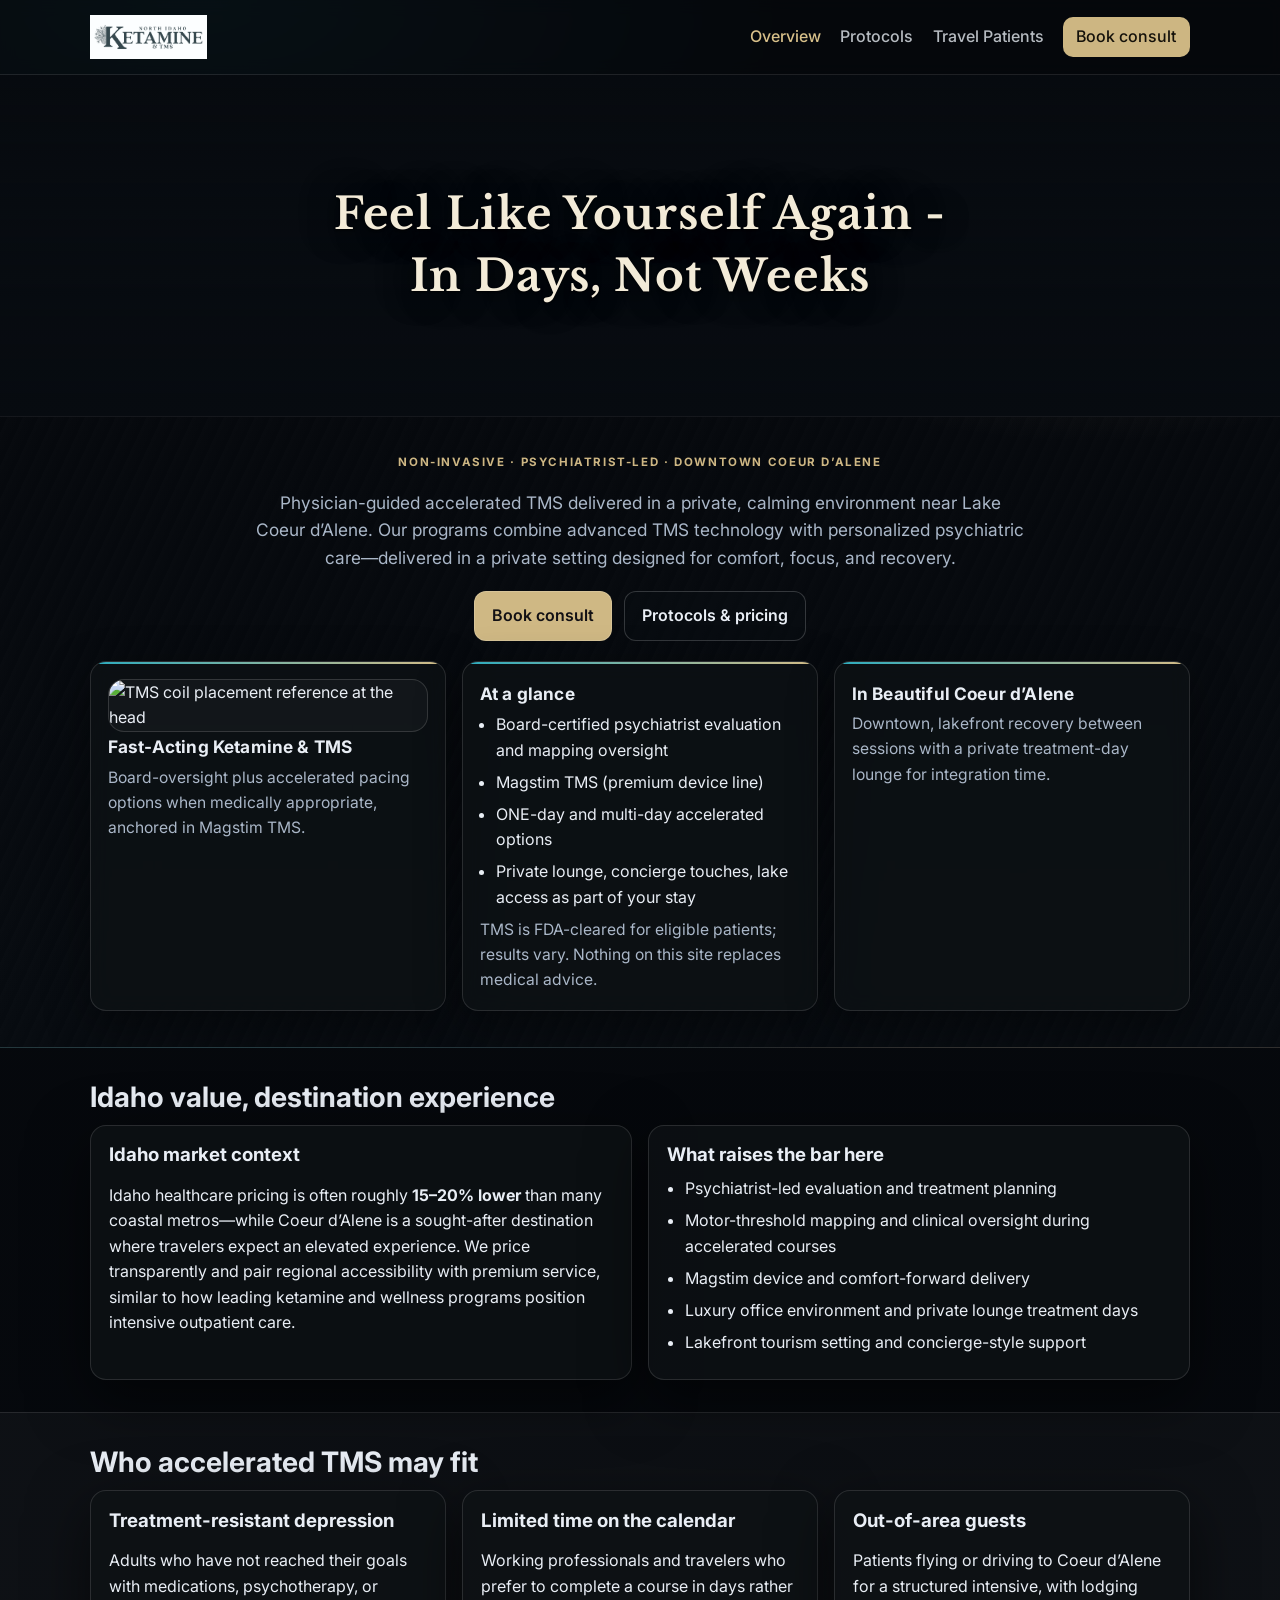
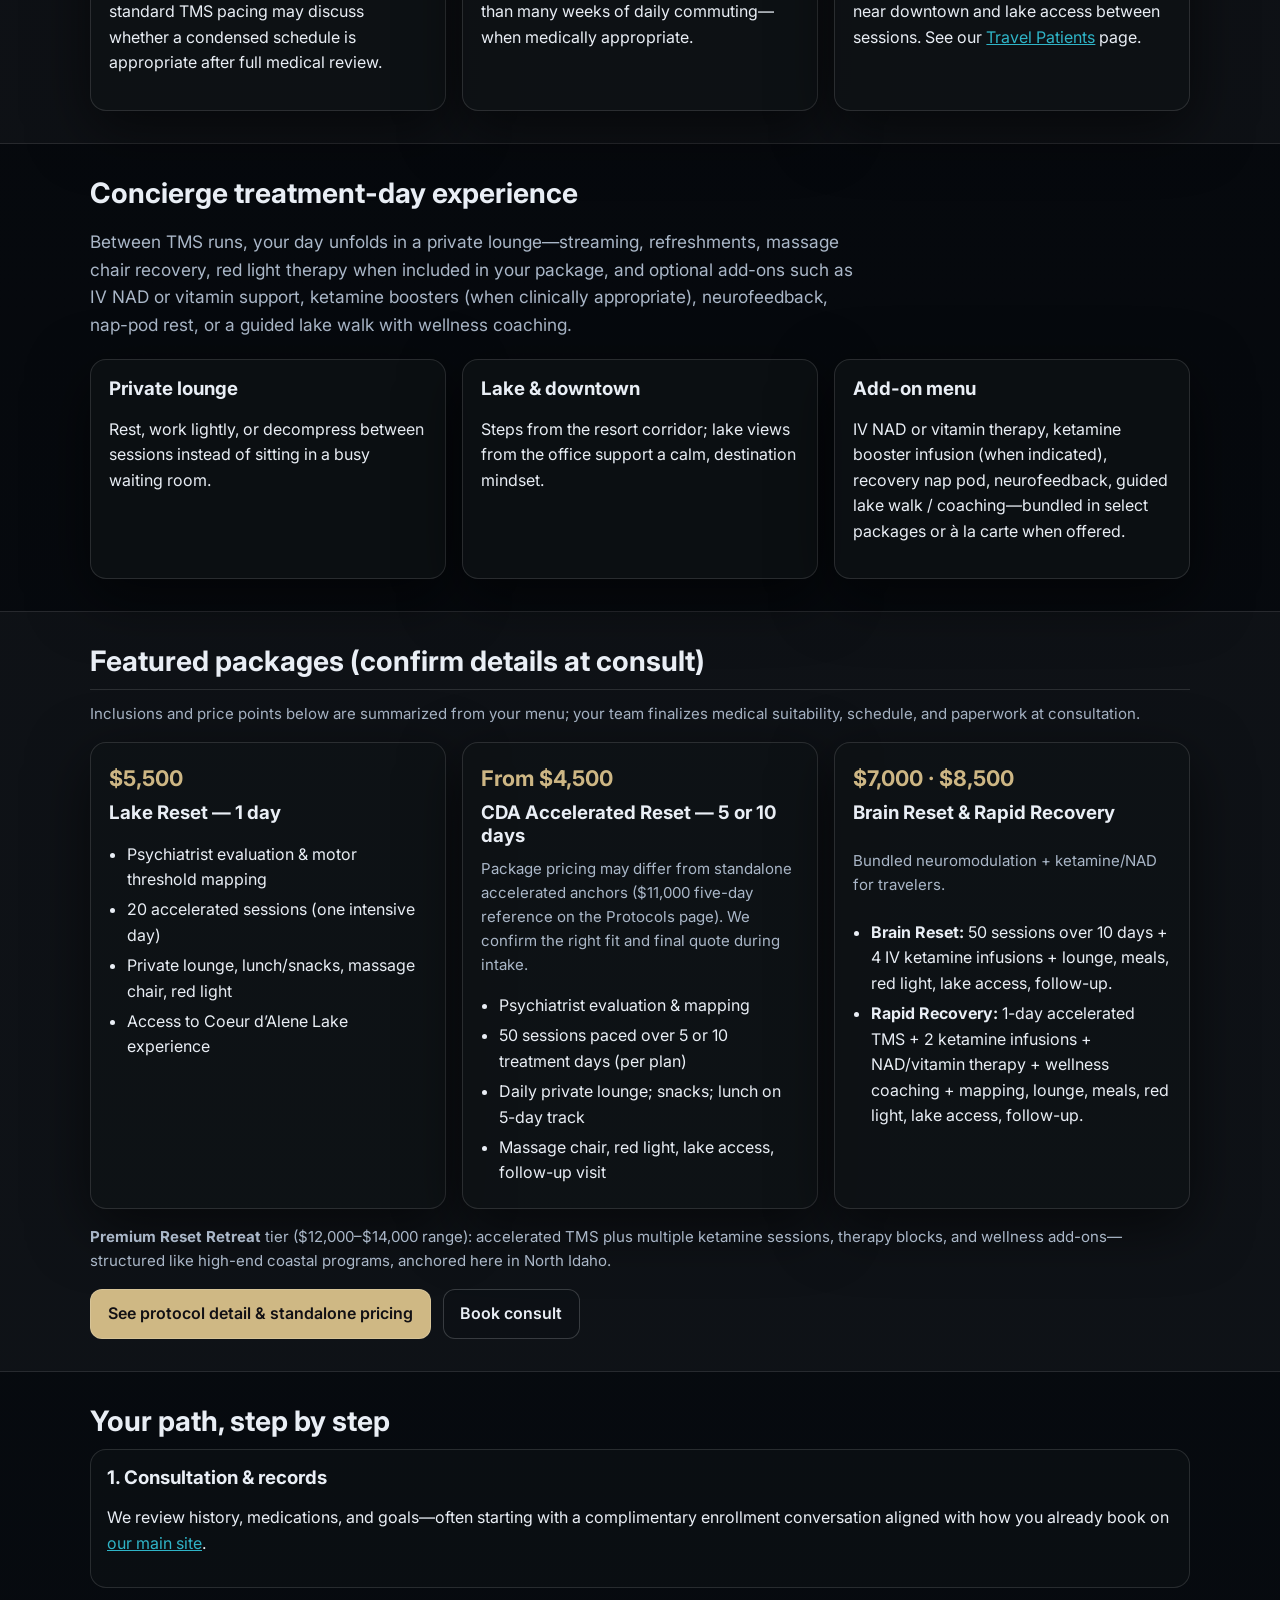
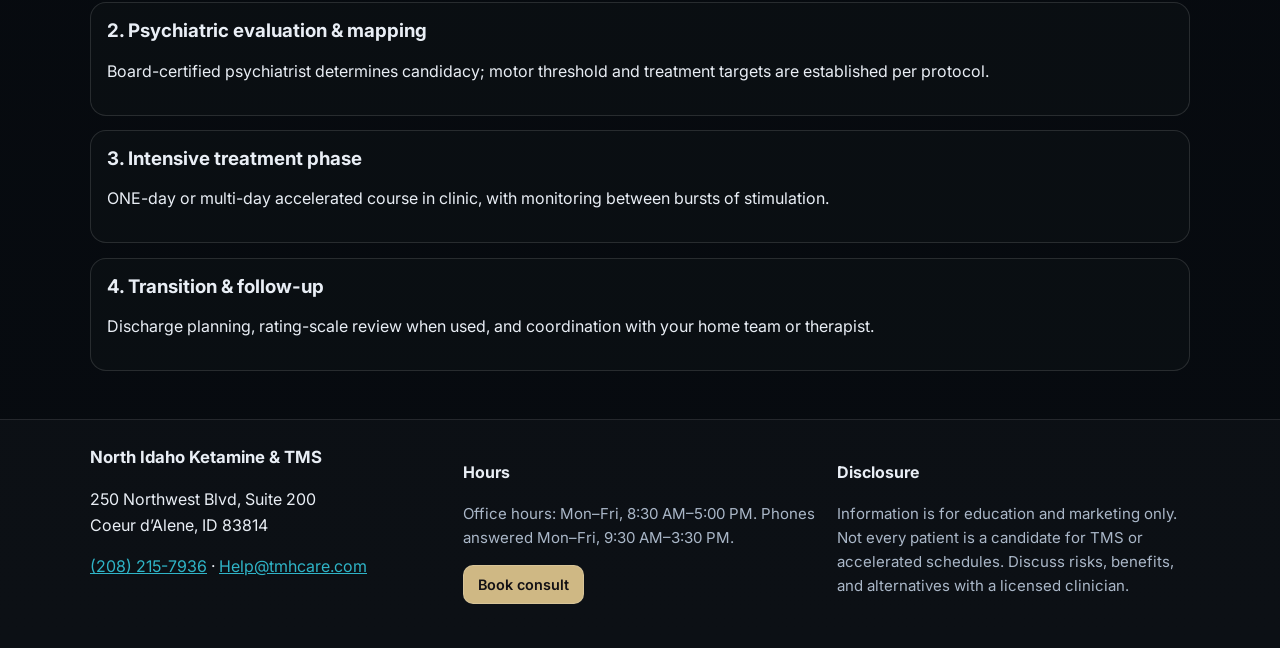
==== commit 9f0e7220: "Revise hero section content in index.html: Update the lead paragraph for clarity and conciseness, an" ====
--- a/index.html
+++ b/index.html
@@ -45,9 +45,8 @@
       <div class="container hero-grid hero-grid--landing">
         <div class="hero-intro">
           <p class="tagline-rail">Non-invasive · Psychiatrist-led · Downtown Coeur d’Alene</p>
-          <p class="eyebrow eyebrow-cursive">Lakefront destination care</p>
           <p class="lead">
-            From our downtown Coeur d’Alene suite—walking distance from the Coeur d’Alene Resort, with views of the lake—we combine board-certified psychiatric evaluation, careful motor-threshold mapping and oversight, and Magstim TMS technology with a private treatment-day lounge built for recovery between sessions.
+            Physician-guided accelerated TMS delivered in a private, calming environment near Lake Coeur d’Alene. Our programs combine advanced TMS technology with personalized psychiatric care—delivered in a private setting designed for comfort, focus, and recovery.
           </p>
           <div class="cta-row">
             <a class="btn btn-primary" href="https://www.northidahoketamine.com/book-online" target="_blank" rel="noopener">Book consult</a>
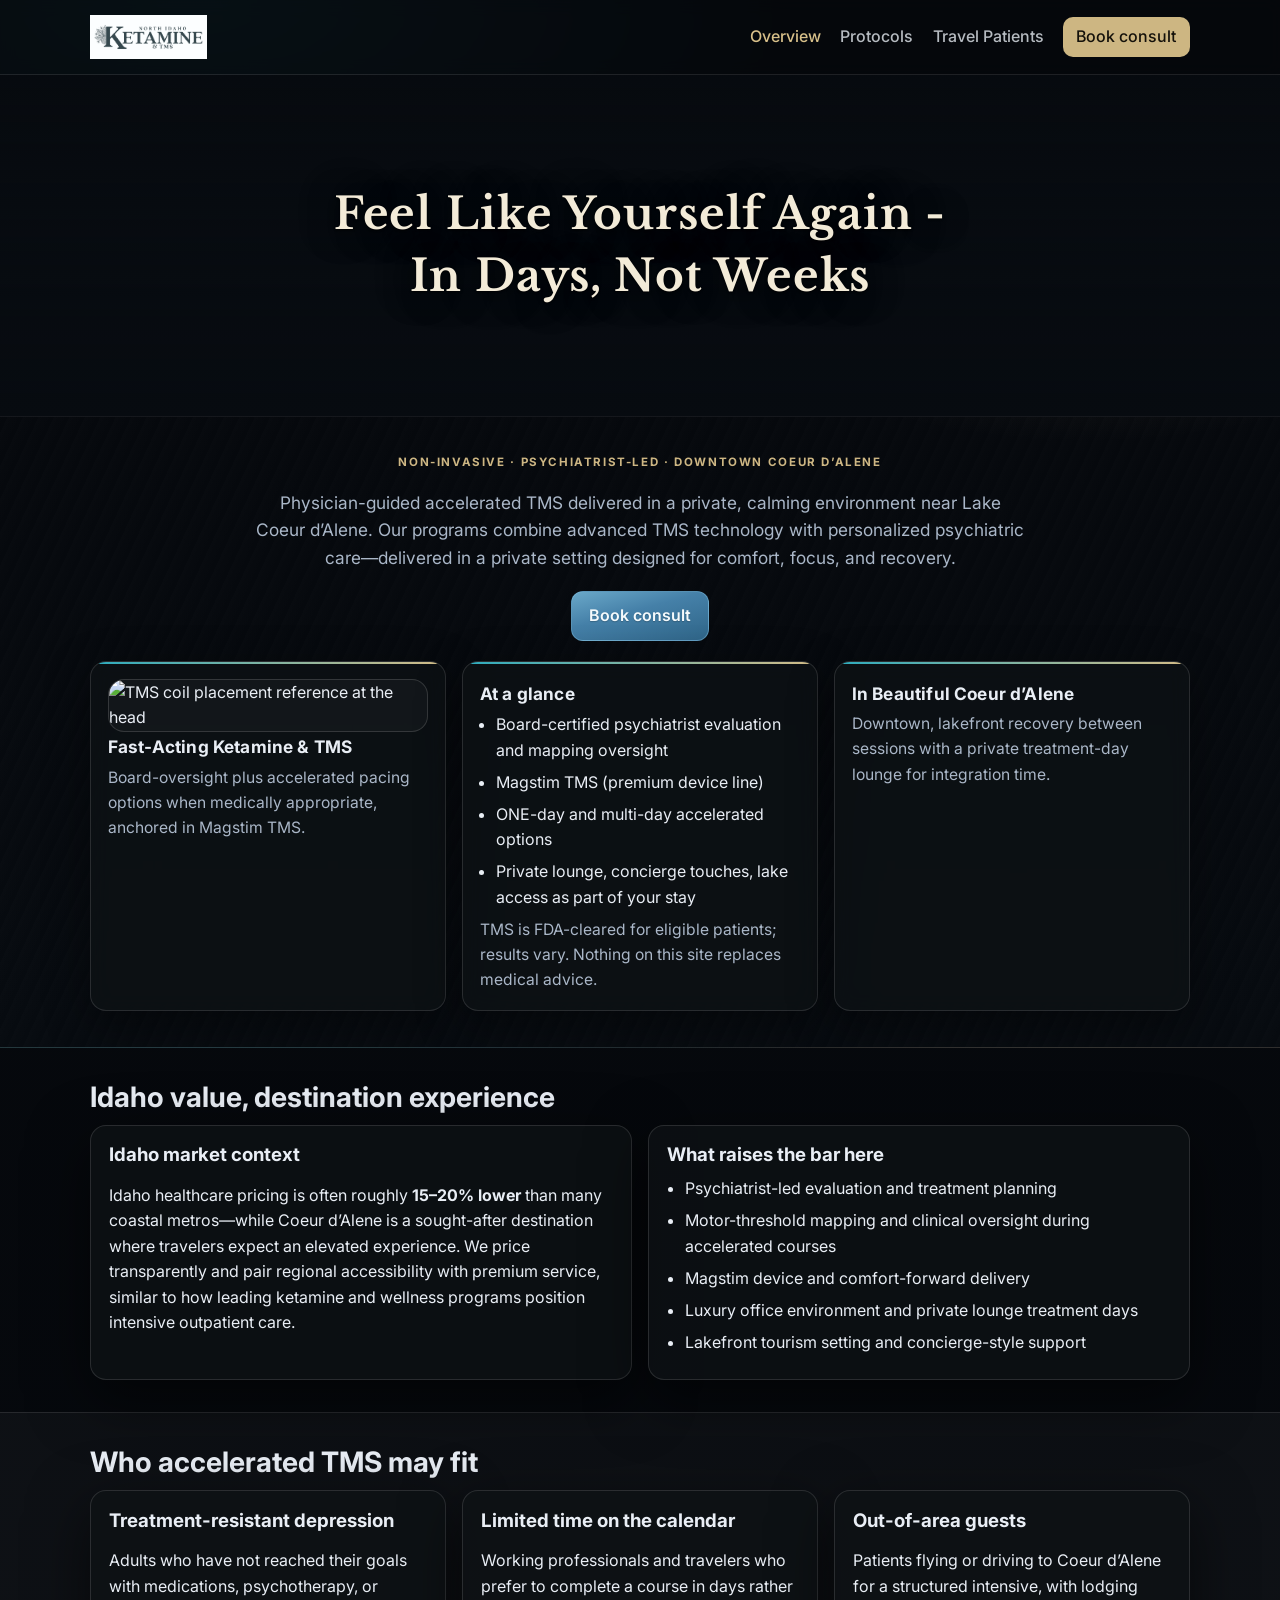
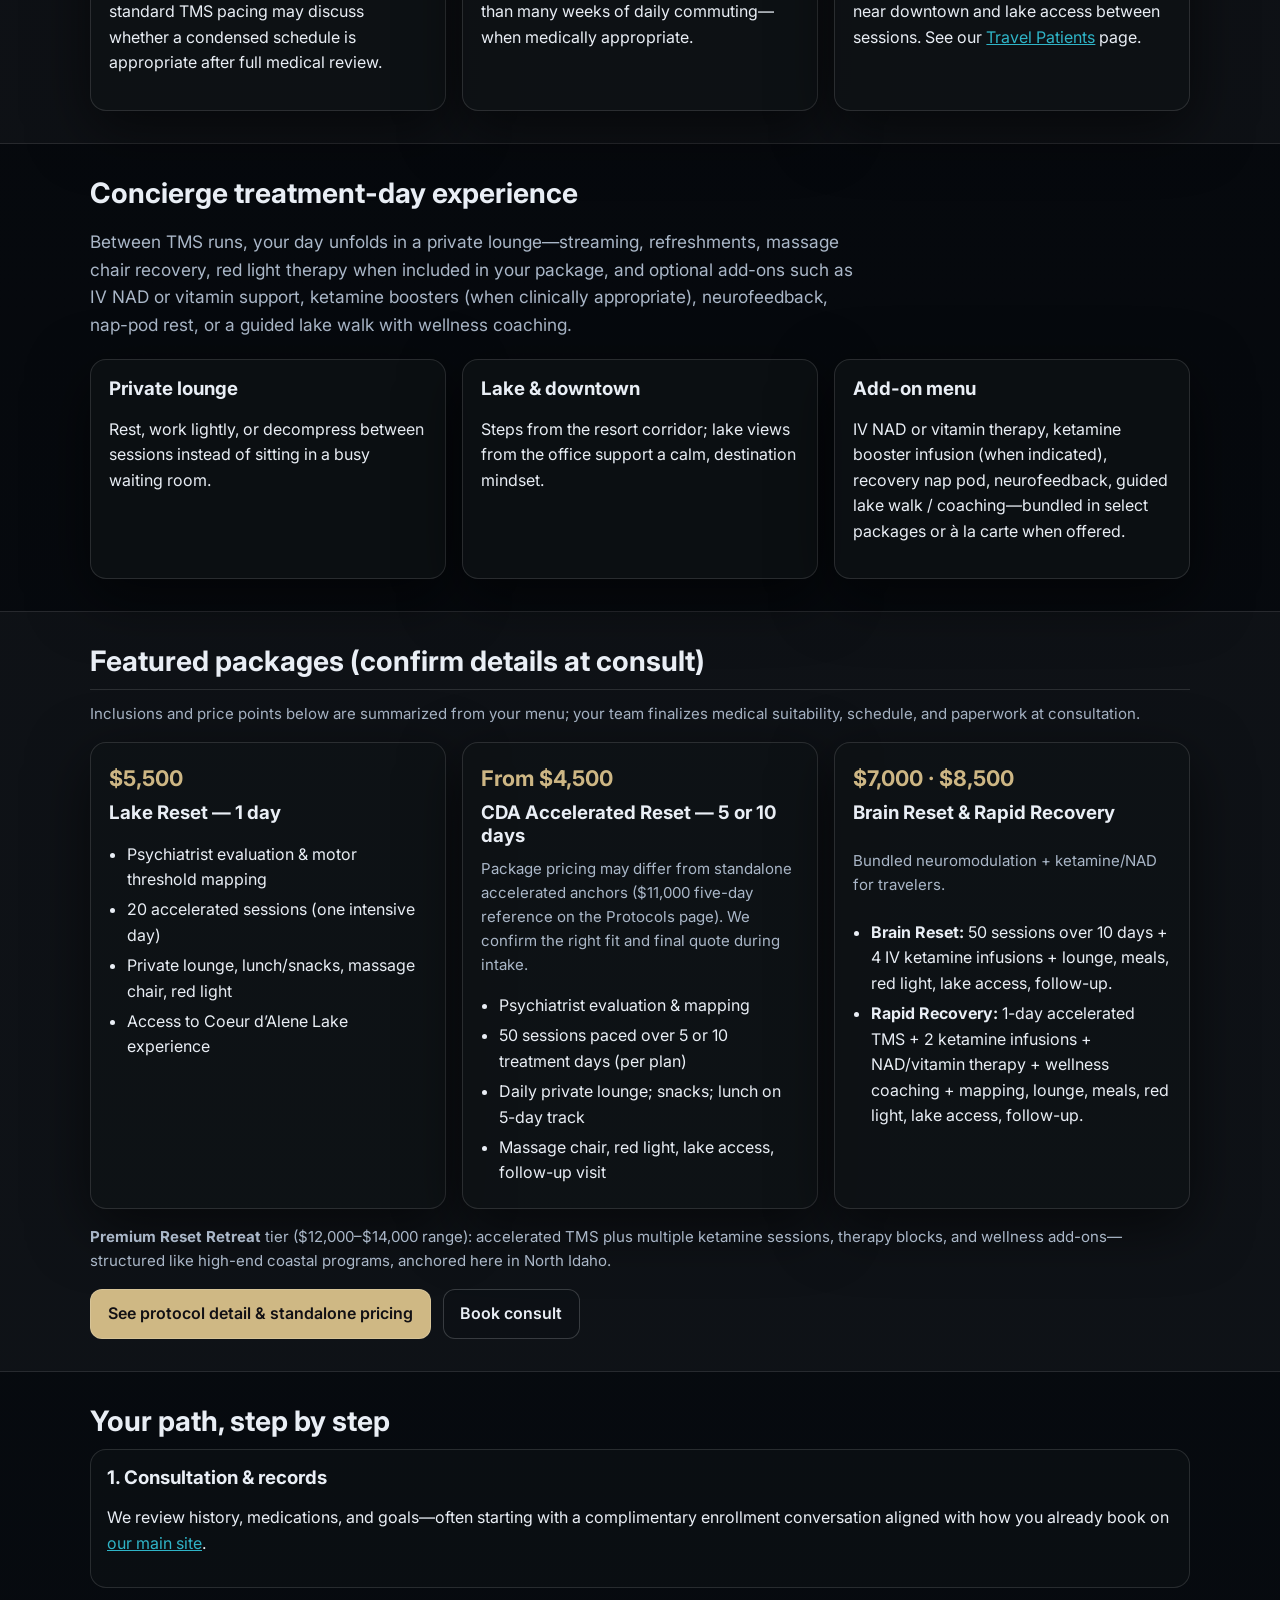
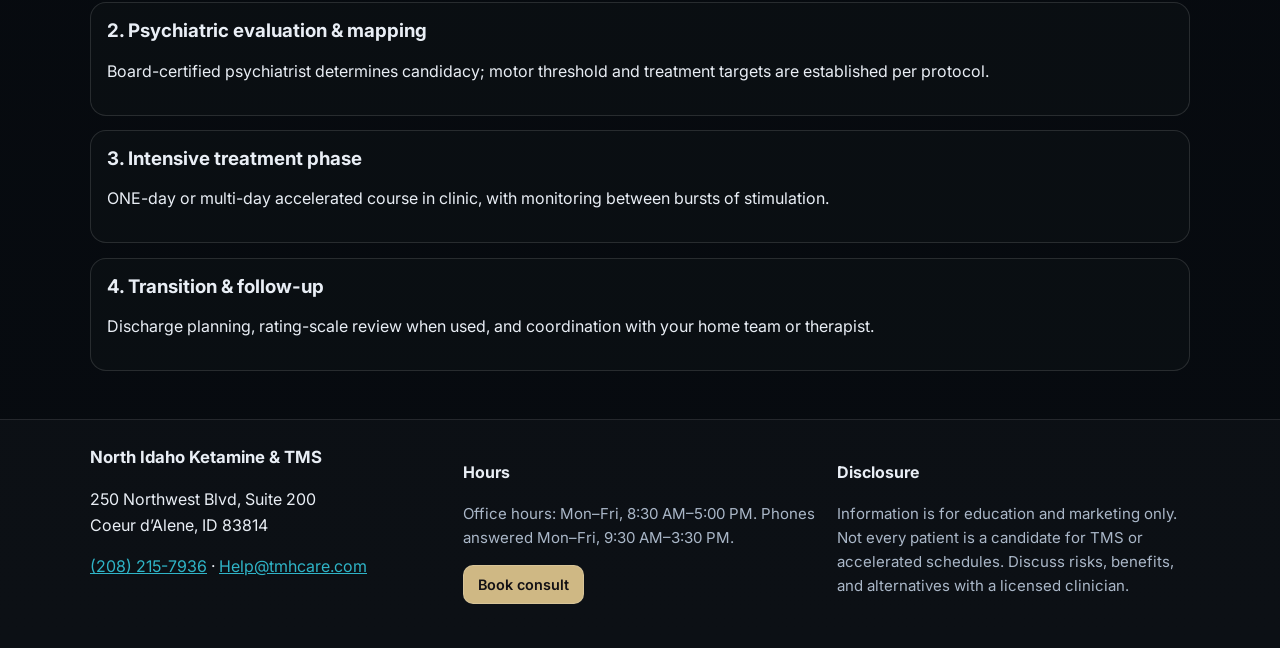
==== commit 1badaf0c: "Remove "Protocols & pricing" button from the hero section in index.html and enhance primary button s" ====
--- a/index.html
+++ b/index.html
@@ -50,7 +50,6 @@
           </p>
           <div class="cta-row">
             <a class="btn btn-primary" href="https://www.northidahoketamine.com/book-online" target="_blank" rel="noopener">Book consult</a>
-            <a class="btn btn-secondary" href="protocols.html">Protocols &amp; pricing</a>
           </div>
         </div>
 
--- a/styles.css
+++ b/styles.css
@@ -366,6 +366,19 @@
   background: rgba(202, 168, 98, 1);
 }
 
+.hero-intro .btn-primary {
+  background: linear-gradient(165deg, #6aa8c9 0%, #4580a8 42%, #2f6588 100%);
+  color: #f5fafc;
+  border-color: rgba(130, 190, 225, 0.45);
+  text-shadow: 0 1px 1px rgba(0, 0, 0, 0.2);
+}
+
+.hero-intro .btn-primary:hover {
+  background: linear-gradient(165deg, #7ab8d6 0%, #5290b8 42%, #3a7396 100%);
+  color: #fff;
+  border-color: rgba(160, 210, 240, 0.55);
+}
+
 .btn-secondary {
   background: rgba(12, 16, 21, 0.4);
   border-color: rgba(255, 255, 255, 0.18);
